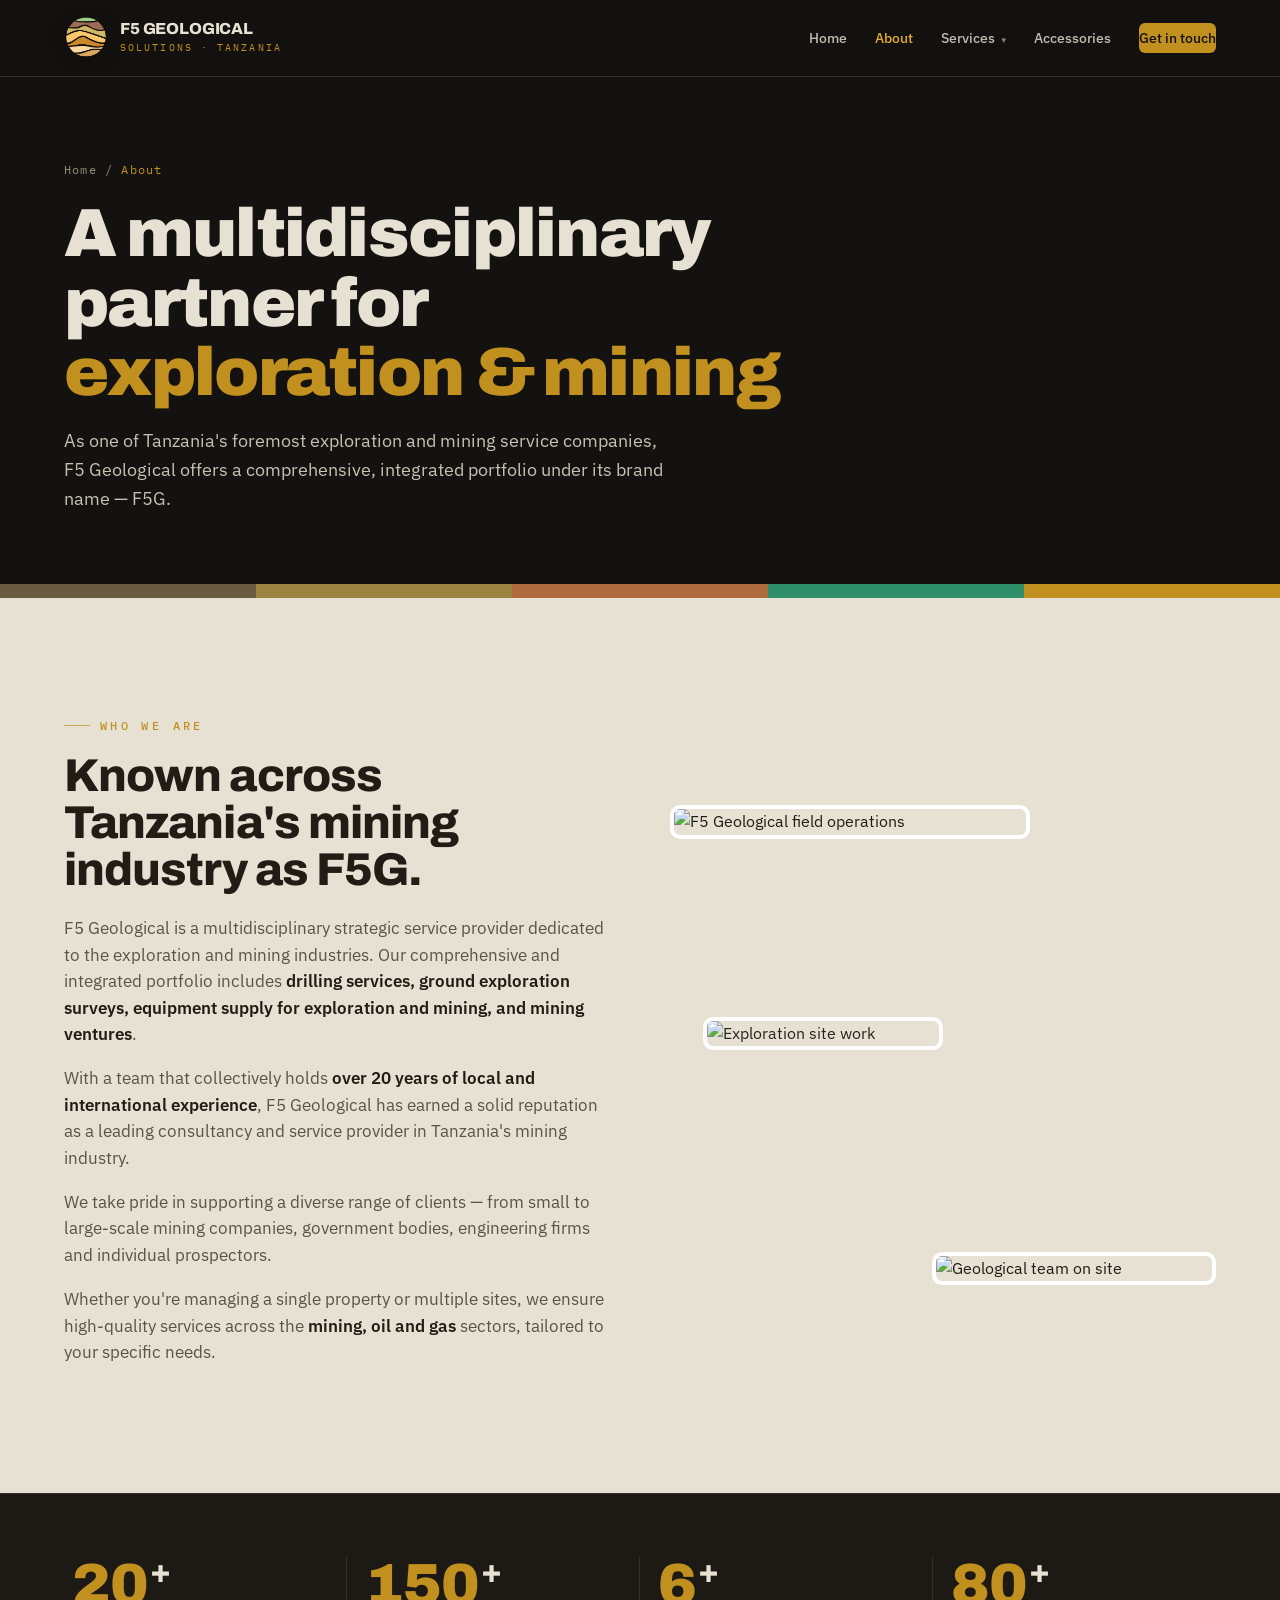
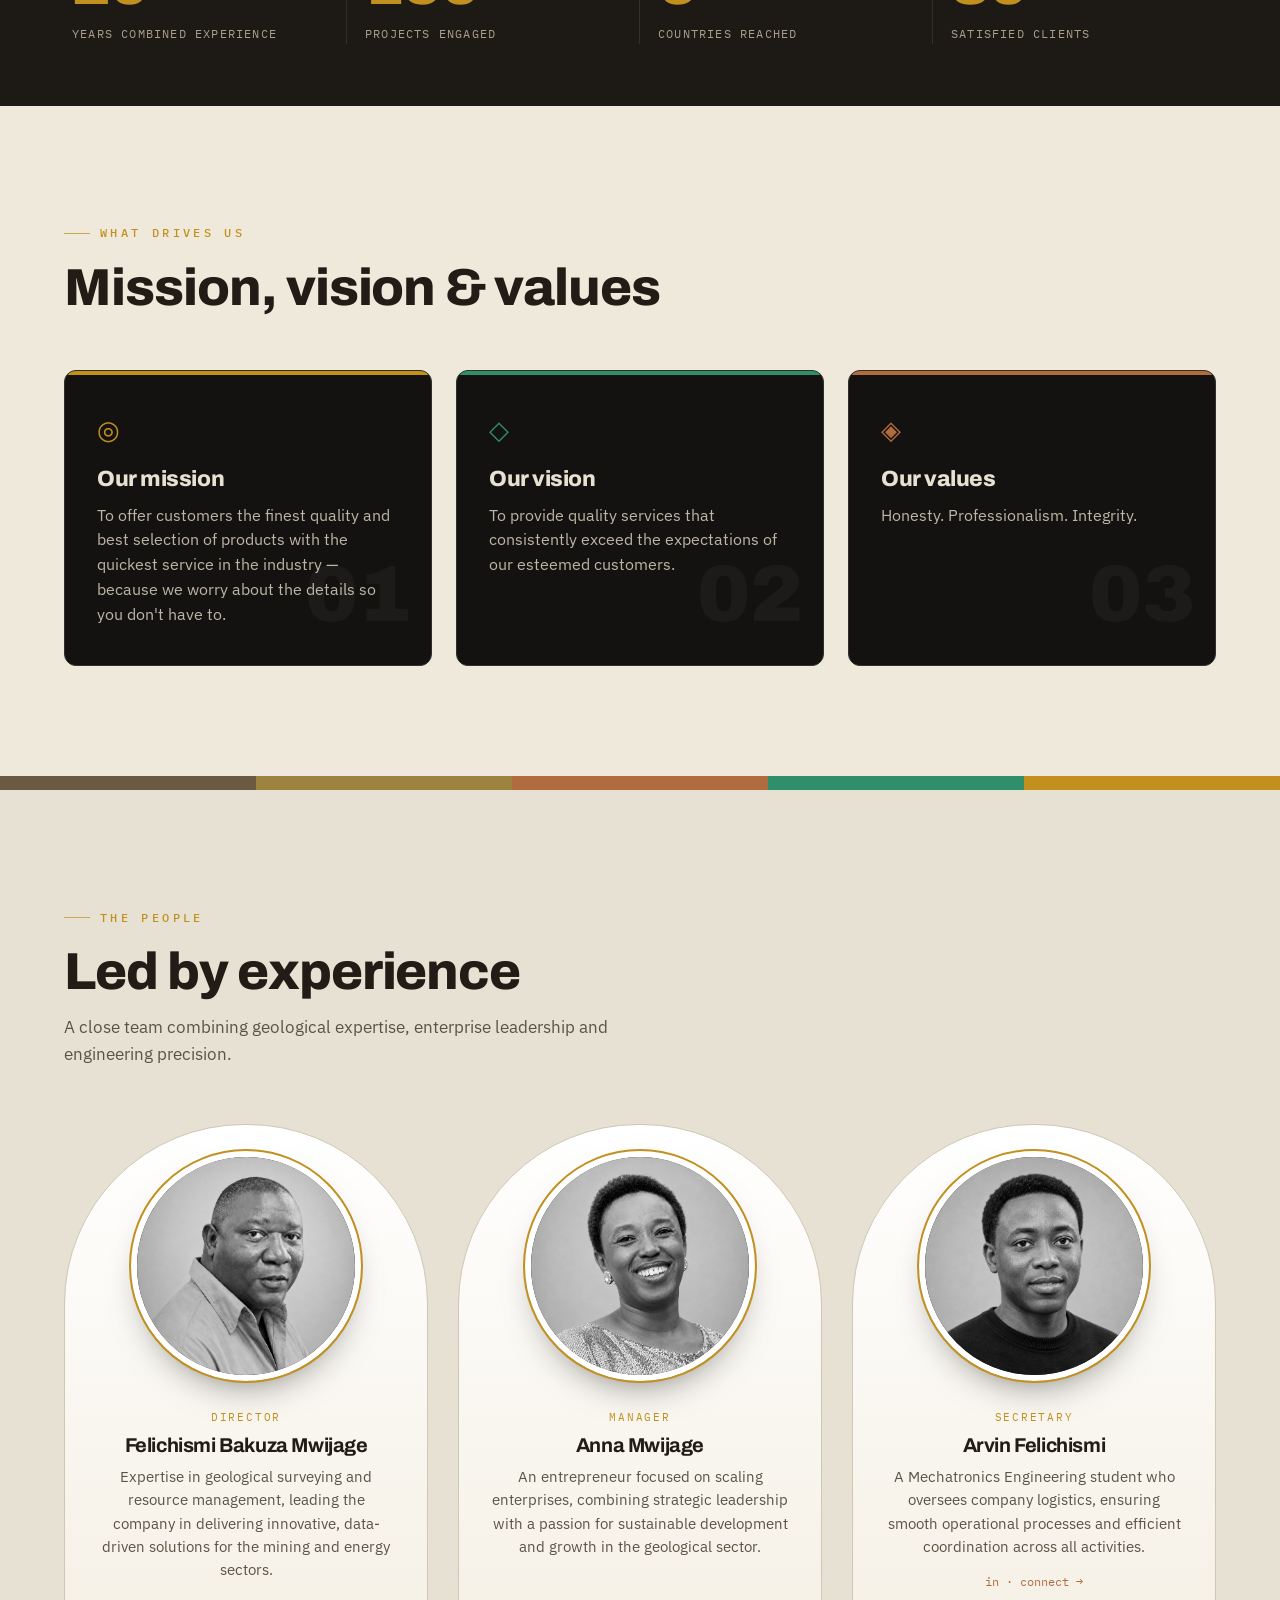
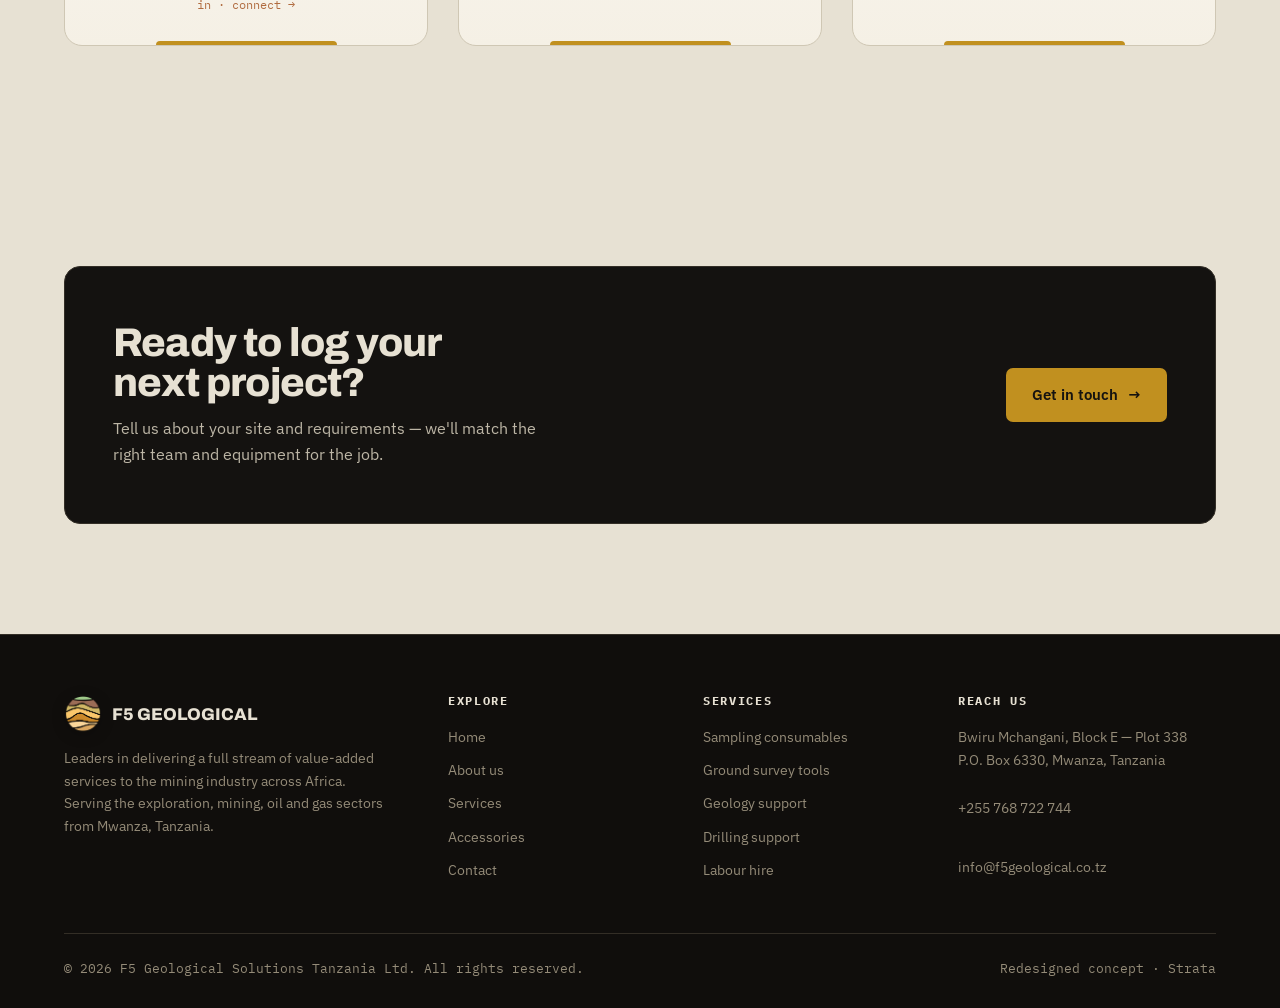
==== about.html @ 9ce9896b "Build F5 Geological website" ====
<!DOCTYPE html>
<html lang="en">
<head>
<meta charset="UTF-8">
<meta name="viewport" content="width=device-width, initial-scale=1.0">
<link rel="icon" type="image/png" href="assets/f5-geological-logo.png">
<title>About — F5 Geological Solutions Tanzania</title>
<meta name="description" content="F5 Geological (F5G) is a multidisciplinary exploration and mining service provider in Tanzania with over 20 years of combined experience.">
<link rel="preconnect" href="https://fonts.googleapis.com"><link rel="preconnect" href="https://fonts.gstatic.com" crossorigin><link href="https://fonts.googleapis.com/css2?family=Archivo:wght@500;600;700;800;900&family=IBM+Plex+Mono:wght@400;500;600&family=IBM+Plex+Sans:wght@400;500;600&display=swap" rel="stylesheet">
<style>
:root{
  --basalt:#141210; --basalt-2:#1d1a15;
  --sand:#e7e1d3; --sand-2:#efe9dc;
  --ink:#211c15; --ink-soft:#5a5346;
  --gold:#c1901f; --gold-bright:#e0ab30;
  --malachite:#2f8f6b; --copper:#b06b3f;
  --line:#cfc7b4; --line-dark:#332e26;
  --maxw:1200px; --ease:cubic-bezier(.2,.7,.2,1);
}
*{box-sizing:border-box;margin:0;padding:0}
html{scroll-behavior:smooth}
@media (prefers-reduced-motion:reduce){html{scroll-behavior:auto}}
body{font-family:"IBM Plex Sans",system-ui,sans-serif;background:var(--sand);color:var(--ink);line-height:1.6;-webkit-font-smoothing:antialiased;overflow-x:hidden}
h1,h2,h3,h4{font-family:"Archivo",sans-serif;line-height:1.02;letter-spacing:-.02em}
a{color:inherit;text-decoration:none}
img{max-width:100%;display:block}
.wrap{max-width:var(--maxw);margin:0 auto;padding:0 24px}
.mono{font-family:"IBM Plex Mono",monospace;letter-spacing:.02em}
.eyebrow{font-family:"IBM Plex Mono",monospace;font-size:12px;letter-spacing:.28em;text-transform:uppercase;color:var(--gold);font-weight:500;display:inline-flex;align-items:center;gap:10px}
.eyebrow::before{content:"";width:26px;height:1px;background:var(--gold);opacity:.7}
.eyebrow.center::before{display:none}

/* ---------- NAV ---------- */
header.nav{position:fixed;top:0;left:0;right:0;z-index:100;transition:background .4s var(--ease),border-color .4s,padding .4s var(--ease);border-bottom:1px solid transparent;padding:16px 0}
header.nav.solid{background:rgba(20,18,16,.92);backdrop-filter:blur(10px);border-bottom:1px solid var(--line-dark)}
header.nav.scrolled{background:rgba(20,18,16,.95);backdrop-filter:blur(10px);border-bottom:1px solid var(--line-dark);padding:11px 0}
.nav-in{display:flex;align-items:center;justify-content:space-between;gap:24px}
.brand{display:flex;align-items:center;gap:12px;color:var(--sand)}
.brand .mark{width:44px;height:44px;object-fit:contain;flex:none;filter:drop-shadow(0 3px 8px rgba(0,0,0,.28))}
.brand b{font-family:"Archivo";font-weight:800;font-size:16px;letter-spacing:-.01em;line-height:1;display:block}
.brand .sub{display:block;font-size:9.5px;letter-spacing:.22em;color:var(--gold);font-family:"IBM Plex Mono";margin-top:3px}
nav.links{display:flex;align-items:center;gap:28px}
nav.links>a,.dd>a{color:var(--sand);font-size:14px;font-weight:500;opacity:.82;transition:opacity .2s,color .2s;padding:4px 0}
nav.links>a:hover,.dd>a:hover,nav.links>a.active,.dd>a.active{opacity:1;color:var(--gold-bright)}
.dd{position:relative;display:flex;align-items:center}
.dd>a::after{content:"▾";font-size:9px;margin-left:6px;opacity:.7}
.dd-menu{position:absolute;top:100%;left:50%;transform:translateX(-50%) translateY(8px);min-width:290px;background:var(--basalt-2);border:1px solid var(--line-dark);border-radius:10px;padding:8px;opacity:0;visibility:hidden;transition:.25s var(--ease);box-shadow:0 30px 60px -30px rgba(0,0,0,.7)}
.dd:hover .dd-menu,.dd:focus-within .dd-menu{opacity:1;visibility:visible;transform:translateX(-50%) translateY(2px)}
.dd-menu a{display:block;padding:11px 14px;border-radius:7px;font-size:13.5px;color:#cfc8b7;transition:background .2s,color .2s}
.dd-menu a:hover{background:var(--basalt);color:var(--gold-bright)}
.nav-cta{background:var(--gold)!important;color:var(--basalt)!important;padding:10px 18px;border-radius:6px;font-weight:600;font-size:14px;opacity:1!important;transition:transform .2s var(--ease),background .2s}
.nav-cta:hover{background:var(--gold-bright)!important;transform:translateY(-2px)}
.burger{display:none;background:none;border:0;cursor:pointer;width:44px;height:44px;flex-direction:column;justify-content:center;gap:5px;align-items:flex-end}
.burger span{display:block;height:2px;width:26px;background:var(--sand);transition:.3s var(--ease)}
.burger.open span:nth-child(1){transform:translateY(7px) rotate(45deg)}
.burger.open span:nth-child(2){opacity:0}
.burger.open span:nth-child(3){transform:translateY(-7px) rotate(-45deg)}

/* ---------- BUTTONS ---------- */
.btn{display:inline-flex;align-items:center;gap:10px;padding:15px 26px;border-radius:7px;font-weight:600;font-size:15px;transition:transform .2s var(--ease),background .2s,color .2s,box-shadow .2s;cursor:pointer;border:0;font-family:inherit}
.btn-gold{background:var(--gold);color:var(--basalt)}
.btn-gold:hover{background:var(--gold-bright);transform:translateY(-3px);box-shadow:0 12px 30px -12px rgba(224,171,48,.6)}
.btn-ghost{background:transparent;color:var(--sand);border:1px solid rgba(231,225,211,.28)}
.btn-ghost:hover{border-color:var(--gold);color:var(--gold-bright);transform:translateY(-3px)}
.btn-dark{background:var(--basalt);color:var(--sand)}
.btn-dark:hover{background:var(--basalt-2);transform:translateY(-3px)}
.btn .arr{transition:transform .25s var(--ease)}
.btn:hover .arr{transform:translateX(4px)}

/* ---------- HERO (home) ---------- */
.hero{position:relative;background:var(--basalt);color:var(--sand);min-height:100vh;display:flex;align-items:center;overflow:hidden;padding:130px 0 60px}
.hero-grid{display:grid;grid-template-columns:1.35fr .65fr;gap:40px;align-items:center;width:100%}
.hero h1{font-size:clamp(42px,6.6vw,90px);font-weight:900;text-transform:uppercase;letter-spacing:-.025em}
.hero h1 .g{color:var(--gold)}
.hero h1 .stroke{color:transparent;-webkit-text-stroke:1.5px var(--sand)}
.hero p.lead{max-width:560px;margin:28px 0 34px;font-size:clamp(16px,1.7vw,19px);color:#c8c1b1;line-height:1.55}
.hero-actions{display:flex;flex-wrap:wrap;gap:14px}
.hero-coord{margin-bottom:26px}
.core{position:relative;height:440px;border-radius:10px;overflow:hidden;border:1px solid var(--line-dark);box-shadow:0 40px 80px -40px rgba(0,0,0,.7);display:flex;flex-direction:column}
.core .layer{flex:1;position:relative;display:flex;align-items:center;padding-left:64px;font-family:"IBM Plex Mono";font-size:12px;letter-spacing:.04em;color:rgba(255,255,255,.85);transform:translateY(20px);opacity:0;animation:layerIn .7s var(--ease) forwards}
.core .layer .depth{position:absolute;left:0;top:0;bottom:0;width:52px;border-right:1px solid rgba(255,255,255,.14);display:flex;align-items:center;justify-content:center;font-size:10px;color:rgba(255,255,255,.55);background:rgba(0,0,0,.18)}
.core .layer:nth-child(1){background:linear-gradient(90deg,#4a3f2f,#6a5a41);animation-delay:.15s}
.core .layer:nth-child(2){background:linear-gradient(90deg,#7c6a3e,#9c8340);animation-delay:.28s}
.core .layer:nth-child(3){background:linear-gradient(90deg,#8a5a30,#b06b3f);animation-delay:.41s}
.core .layer:nth-child(4){background:linear-gradient(90deg,#2c5c48,#2f8f6b);animation-delay:.54s}
.core .layer:nth-child(5){background:linear-gradient(90deg,#3a3630,#575047);animation-delay:.67s}
.core .layer:nth-child(6){background:linear-gradient(90deg,#b58a1e,#e0ab30);color:var(--basalt);font-weight:600;animation-delay:.8s}
@keyframes layerIn{to{transform:translateY(0);opacity:1}}
.core-cap{text-align:center;margin-top:14px;font-family:"IBM Plex Mono";font-size:11px;letter-spacing:.16em;color:rgba(255,255,255,.4);text-transform:uppercase}
.hero-scroll{position:absolute;bottom:26px;left:50%;transform:translateX(-50%);font-family:"IBM Plex Mono";font-size:11px;letter-spacing:.2em;color:rgba(255,255,255,.4);text-transform:uppercase;display:flex;flex-direction:column;align-items:center;gap:8px}
.hero-scroll .dot{width:1px;height:34px;background:linear-gradient(var(--gold),transparent);animation:drop 1.8s infinite}
@keyframes drop{0%{transform:scaleY(0);transform-origin:top}50%{transform:scaleY(1);transform-origin:top}51%{transform-origin:bottom}100%{transform:scaleY(0);transform-origin:bottom}}

/* ---------- PAGE HERO (inner pages) ---------- */
.phero{background:var(--basalt);color:var(--sand);padding:160px 0 70px;position:relative;overflow:hidden}
.phero::after{content:"";position:absolute;left:0;right:0;bottom:0;height:14px;display:block}
.phero .bc{font-family:"IBM Plex Mono";font-size:12px;letter-spacing:.1em;color:#948b78;margin-bottom:20px}
.phero .bc a:hover{color:var(--gold)}
.phero .bc span{color:var(--gold)}
.phero h1{font-size:clamp(34px,5.4vw,68px);font-weight:900;max-width:16ch;letter-spacing:-.025em}
.phero h1 .g{color:var(--gold)}
.phero p{max-width:600px;margin-top:20px;color:#c8c1b1;font-size:clamp(15px,1.6vw,18px)}

/* ---------- STATS ---------- */
.stats{background:var(--basalt-2);color:var(--sand);border-top:1px solid var(--line-dark);padding:56px 0}
.stats-grid{display:grid;grid-template-columns:repeat(4,1fr);gap:20px}
.stat{padding:6px 8px;position:relative}
.stat:not(:last-child)::after{content:"";position:absolute;right:-10px;top:6px;bottom:6px;width:1px;background:var(--line-dark)}
.stat .num{font-family:"Archivo";font-weight:900;font-size:clamp(38px,4.6vw,58px);color:var(--gold);line-height:1;letter-spacing:-.02em}
.stat .num .plus{color:var(--sand);font-size:.55em;vertical-align:top;margin-left:2px}
.stat .lab{font-family:"IBM Plex Mono";font-size:12px;letter-spacing:.1em;text-transform:uppercase;color:#a89f8b;margin-top:10px}

/* ---------- SECTION SHELL ---------- */
.band{padding:110px 0}
.band.light{background:var(--sand)}
.band.paper{background:var(--sand-2)}
.sec-head{max-width:720px;margin-bottom:56px}
.sec-head.center{margin-left:auto;margin-right:auto;text-align:center}
.sec-head h2{font-size:clamp(30px,4.4vw,52px);font-weight:800;margin:18px 0 0;letter-spacing:-.02em}
.sec-head p{color:var(--ink-soft);font-size:17px;margin-top:16px;max-width:600px}
.sec-head.center p{margin-left:auto;margin-right:auto}
.strata{height:14px;display:flex;width:100%}
.strata i{flex:1;height:100%}
.strata i:nth-child(1){background:#6a5a41}.strata i:nth-child(2){background:#9c8340}
.strata i:nth-child(3){background:var(--copper)}.strata i:nth-child(4){background:var(--malachite)}
.strata i:nth-child(5){background:var(--gold)}

/* ---------- ABOUT ---------- */
.about-grid{display:grid;grid-template-columns:1fr 1fr;gap:60px;align-items:center}
.about-copy p{color:var(--ink-soft);margin-bottom:18px;font-size:16.5px}
.about-copy p strong{color:var(--ink);font-weight:600}
.about-tags{display:flex;flex-wrap:wrap;gap:10px;margin-top:26px}
.tag{font-family:"IBM Plex Mono";font-size:12px;padding:7px 13px;border:1px solid var(--line);border-radius:20px;color:var(--ink-soft);background:#fff}
.about-photos{position:relative;height:480px}
.about-photos figure{position:absolute;border-radius:10px;overflow:hidden;box-shadow:0 24px 50px -24px rgba(20,18,16,.5);border:4px solid #fff}
.about-photos .p1{width:66%;top:0;left:0;z-index:2}
.about-photos .p2{width:52%;bottom:0;right:0;z-index:3}
.about-photos .p3{width:44%;top:44%;left:6%;z-index:1;opacity:.96}
.about-photos figure img{width:100%;height:100%;object-fit:cover}

/* ---------- SERVICES LOG ---------- */
.log{display:grid;grid-template-columns:64px 1fr;border:1px solid var(--line);border-radius:12px;overflow:hidden;background:#fff}
.log-ruler{background:var(--basalt);position:relative}
.log-ruler .tick{position:absolute;left:0;right:0;display:flex;justify-content:center;font-family:"IBM Plex Mono";font-size:10px;color:rgba(255,255,255,.4)}
.log-items{display:flex;flex-direction:column}
.svc{border-bottom:1px solid var(--line);position:relative;transition:background .3s var(--ease);background:#fff}
.svc:last-child{border-bottom:0}
.svc:hover,.svc.open{background:var(--sand-2)}
.svc-head{display:flex;align-items:center;gap:22px;padding:26px 30px;cursor:pointer}
.svc-idx{font-family:"IBM Plex Mono";font-size:13px;color:var(--gold);font-weight:600;width:34px;flex:none}
.svc-swatch{width:8px;align-self:stretch;border-radius:3px;flex:none;min-height:26px}
.svc-title{font-family:"Archivo";font-weight:700;font-size:clamp(18px,2.2vw,24px);flex:1;letter-spacing:-.01em;transition:color .2s}
.svc:hover .svc-title,.svc.open .svc-title{color:var(--copper)}
.svc-plus{width:34px;height:34px;border:1px solid var(--line);border-radius:50%;display:grid;place-items:center;flex:none;transition:.3s var(--ease);color:var(--ink-soft)}
.svc.open .svc-plus{background:var(--gold);border-color:var(--gold);color:var(--basalt);transform:rotate(135deg)}
.svc-body{max-height:0;overflow:hidden;transition:max-height .5s var(--ease)}
.svc-body-in{padding:0 30px 30px 90px;color:var(--ink-soft);font-size:16px;max-width:820px}
.svc-body-in .feat{display:flex;flex-wrap:wrap;gap:8px;margin:16px 0 20px}
.svc-body-in .feat span{font-family:"IBM Plex Mono";font-size:11.5px;background:#fff;border:1px solid var(--line);padding:6px 11px;border-radius:5px;color:var(--ink)}
.svc-body-in .more{display:inline-flex;align-items:center;gap:8px;font-weight:600;color:var(--copper);font-size:14px}
.svc-body-in .more:hover{color:var(--gold)}

/* ---------- SERVICE CARDS (overview grid) ---------- */
.scards{display:grid;grid-template-columns:repeat(3,1fr);gap:24px}
.scard{background:#fff;border:1px solid var(--line);border-radius:12px;padding:32px 28px;position:relative;overflow:hidden;transition:transform .3s var(--ease),box-shadow .3s;display:flex;flex-direction:column}
.scard:hover{transform:translateY(-6px);box-shadow:0 26px 50px -30px rgba(20,18,16,.4)}
.scard::before{content:"";position:absolute;top:0;left:0;right:0;height:5px;background:var(--accent)}
.scard .idx{font-family:"IBM Plex Mono";font-size:12px;color:var(--accent);font-weight:600;margin-bottom:16px}
.scard h3{font-size:21px;font-weight:700;margin-bottom:12px;letter-spacing:-.01em}
.scard p{color:var(--ink-soft);font-size:15px;flex:1}
.scard .go{margin-top:20px;display:inline-flex;align-items:center;gap:8px;font-weight:600;font-size:14px;color:var(--ink)}
.scard:hover .go{color:var(--copper)}
.scard .go .arr{transition:transform .25s var(--ease)}
.scard:hover .go .arr{transform:translateX(4px)}

/* ---------- SERVICE DETAIL ---------- */
.sd-grid{display:grid;grid-template-columns:1.05fr .95fr;gap:56px;align-items:start}
.sd-copy p{color:var(--ink-soft);font-size:16.5px;margin-bottom:18px}
.sd-copy p strong{color:var(--ink);font-weight:600}
.sd-media{position:relative}
.sd-media img{width:100%;border-radius:12px;border:4px solid #fff;box-shadow:0 30px 60px -34px rgba(20,18,16,.55)}
.sd-media .cap{font-family:"IBM Plex Mono";font-size:11px;letter-spacing:.14em;text-transform:uppercase;color:var(--ink-soft);margin-top:14px;text-align:center}
.sd-list{list-style:none;margin:24px 0 10px;display:grid;gap:12px}
.sd-list li{display:flex;gap:12px;align-items:flex-start;font-size:16px;color:var(--ink)}
.sd-list li::before{content:"▪";color:var(--gold);font-size:18px;line-height:1.3}
.sd-tags{display:flex;flex-wrap:wrap;gap:9px;margin:22px 0 30px}
.sd-tags span{font-family:"IBM Plex Mono";font-size:12px;padding:7px 13px;border:1px solid var(--line);border-radius:20px;color:var(--ink-soft);background:#fff}
.othersvc{display:flex;flex-wrap:wrap;gap:12px;margin-top:14px}
.othersvc a{font-family:"IBM Plex Mono";font-size:13px;padding:11px 16px;border:1px solid var(--line);border-radius:8px;background:#fff;color:var(--ink-soft);transition:.2s}
.othersvc a:hover{border-color:var(--gold);color:var(--ink);transform:translateY(-2px)}

/* ---------- MVV ---------- */
.mvv{display:grid;grid-template-columns:repeat(3,1fr);gap:24px}
.mvv .card{background:var(--basalt);color:var(--sand);border-radius:12px;padding:38px 32px;position:relative;overflow:hidden;transition:transform .3s var(--ease);border:1px solid var(--line-dark)}
.mvv .card:hover{transform:translateY(-6px)}
.mvv .card::before{content:"";position:absolute;top:0;left:0;right:0;height:4px;background:var(--accent)}
.mvv .card:nth-child(1){--accent:var(--gold)}.mvv .card:nth-child(2){--accent:var(--malachite)}.mvv .card:nth-child(3){--accent:var(--copper)}
.mvv .ico{font-size:26px;margin-bottom:18px;color:var(--accent)}
.mvv h3{font-size:22px;font-weight:800;margin-bottom:12px}
.mvv p{color:#bdb6a6;font-size:15.5px}
.mvv .n{position:absolute;right:20px;bottom:6px;font-family:"Archivo";font-weight:900;font-size:80px;color:rgba(255,255,255,.04)}

/* ---------- TEAM ---------- */
.team{display:grid;grid-template-columns:repeat(3,1fr);gap:30px;align-items:stretch}
.member{background:linear-gradient(180deg,#fff 0%,#f5f0e5 100%);border:1px solid var(--line);border-radius:180px 180px 18px 18px;padding:26px 22px 28px;text-align:center;overflow:hidden;position:relative;transition:transform .3s var(--ease),box-shadow .3s}
.member::after{content:"";position:absolute;left:25%;right:25%;bottom:0;height:4px;background:var(--gold);border-radius:4px 4px 0 0;transition:left .3s var(--ease),right .3s var(--ease)}
.member:hover{transform:translateY(-7px);box-shadow:0 28px 55px -30px rgba(20,18,16,.45)}
.member:hover::after{left:12%;right:12%}
.member .ph{width:min(230px,82%);aspect-ratio:1/1;margin:0 auto 8px;overflow:hidden;background:var(--basalt-2);border-radius:50%;border:6px solid #fff;outline:2px solid var(--gold);box-shadow:0 18px 38px -20px rgba(20,18,16,.65);position:relative;z-index:1}
.member .ph img{width:100%;height:100%;object-fit:cover;object-position:center;transition:transform .5s var(--ease),filter .5s var(--ease)}
.member:hover .ph img{transform:scale(1.045);filter:contrast(1.04)}
.member .info{padding:20px 10px 0}
.member .role{font-family:"IBM Plex Mono";font-size:11px;letter-spacing:.16em;text-transform:uppercase;color:var(--gold)}
.member h3{font-size:20px;font-weight:700;margin:8px 0 10px}
.member p{color:var(--ink-soft);font-size:14.5px}
.member .li{display:inline-flex;align-items:center;gap:6px;margin-top:14px;font-family:"IBM Plex Mono";font-size:12px;color:var(--copper)}
.member .li:hover{color:var(--gold)}

/* ---------- CTA STRIP ---------- */
.cta-strip{background:var(--basalt);color:var(--sand);border-radius:16px;padding:56px 48px;display:flex;align-items:center;justify-content:space-between;gap:30px;flex-wrap:wrap;position:relative;overflow:hidden;border:1px solid var(--line-dark)}
.cta-strip h2{font-size:clamp(26px,3.4vw,40px);font-weight:800;max-width:16ch}
.cta-strip p{color:#bdb6a6;margin-top:12px;max-width:44ch}

/* ---------- CONTACT ---------- */
.contact{background:var(--basalt);color:var(--sand)}
.contact-grid{display:grid;grid-template-columns:.9fr 1.1fr;gap:56px}
.contact h2{font-size:clamp(30px,4.4vw,52px);font-weight:800;color:var(--sand)}
.contact .lead{color:#bdb6a6;margin:18px 0 34px;font-size:17px;max-width:420px}
.cinfo{display:flex;flex-direction:column;gap:22px}
.cinfo .row{display:flex;gap:16px;align-items:flex-start}
.cinfo .ic{width:44px;height:44px;border:1px solid var(--line-dark);border-radius:9px;display:grid;place-items:center;color:var(--gold);flex:none;font-size:18px}
.cinfo .k{font-family:"IBM Plex Mono";font-size:11px;letter-spacing:.14em;text-transform:uppercase;color:#948b78}
.cinfo .v{font-size:16px;color:var(--sand);margin-top:3px}
.cinfo .v a:hover{color:var(--gold-bright)}
form.cf{background:var(--basalt-2);border:1px solid var(--line-dark);border-radius:14px;padding:34px}
form.cf .fld{margin-bottom:18px}
form.cf label{display:block;font-family:"IBM Plex Mono";font-size:11px;letter-spacing:.12em;text-transform:uppercase;color:#948b78;margin-bottom:8px}
form.cf input,form.cf textarea{width:100%;background:var(--basalt);border:1px solid var(--line-dark);border-radius:8px;padding:13px 15px;color:var(--sand);font-family:"IBM Plex Sans";font-size:15px;transition:border-color .2s}
form.cf input:focus,form.cf textarea:focus{outline:none;border-color:var(--gold)}
form.cf textarea{resize:vertical;min-height:110px}
form.cf .btn-gold{width:100%;justify-content:center;margin-top:6px}
.cf-note{font-family:"IBM Plex Mono";font-size:12px;color:var(--malachite);margin-top:14px;min-height:18px;text-align:center}
.map-wrap{border-radius:14px;overflow:hidden;border:1px solid var(--line-dark);margin-top:44px;filter:grayscale(.3) contrast(1.05)}
.map-wrap iframe{display:block;width:100%;height:340px;border:0}

/* ---------- FOOTER ---------- */
footer{background:#100e0c;color:#948b78;padding:60px 0 30px;border-top:1px solid var(--line-dark)}
.foot-grid{display:grid;grid-template-columns:1.6fr 1fr 1fr 1.2fr;gap:40px;padding-bottom:40px;border-bottom:1px solid var(--line-dark)}
.foot-brand .fb{display:flex;align-items:center;gap:10px;margin-bottom:14px}
.foot-brand .fb .mark{width:38px;height:38px;object-fit:contain;filter:drop-shadow(0 3px 7px rgba(0,0,0,.28))}
.foot-brand b{font-family:"Archivo";font-weight:800;color:var(--sand);font-size:17px}
.foot-brand p{max-width:320px;margin-top:6px;font-size:14px;line-height:1.6}
.foot-col h4{color:var(--sand);font-size:12px;font-family:"IBM Plex Mono";letter-spacing:.14em;text-transform:uppercase;margin-bottom:18px}
.foot-col a{display:block;font-size:14px;margin-bottom:11px;transition:color .2s}
.foot-col a:hover{color:var(--gold)}
.foot-col .addr{font-size:14px;line-height:1.7}
.foot-bot{display:flex;justify-content:space-between;flex-wrap:wrap;gap:12px;padding-top:24px;font-size:12.5px;font-family:"IBM Plex Mono"}

/* ---------- REVEAL ---------- */
.reveal{opacity:0;transform:translateY(28px);transition:opacity .7s var(--ease),transform .7s var(--ease)}
.reveal.in{opacity:1;transform:none}
@media (prefers-reduced-motion:reduce){
  .reveal{opacity:1;transform:none;transition:none}
  .core .layer{animation:none;opacity:1;transform:none}
  .hero-scroll .dot{animation:none}
}

/* ---------- RESPONSIVE ---------- */
@media (max-width:960px){
  .hero-grid{grid-template-columns:1fr;gap:36px}
  .core{height:340px}
  .about-grid,.contact-grid,.sd-grid{grid-template-columns:1fr;gap:40px}
  .about-photos{height:400px;max-width:460px}
  .mvv,.team,.scards{grid-template-columns:1fr}
  .stats-grid{grid-template-columns:repeat(2,1fr);gap:34px 20px}
  .stat:nth-child(2)::after{display:none}
  .foot-grid{grid-template-columns:1fr 1fr;gap:32px}
}
@media (max-width:760px){
  nav.links{position:fixed;inset:0 0 0 auto;width:min(82vw,340px);background:var(--basalt);flex-direction:column;justify-content:flex-start;align-items:flex-start;gap:6px;padding:96px 32px 40px;transform:translateX(100%);transition:transform .4s var(--ease);border-left:1px solid var(--line-dark);overflow-y:auto}
  nav.links.open{transform:none;box-shadow:-30px 0 60px -20px rgba(0,0,0,.6)}
  nav.links>a,.dd>a{font-size:18px;padding:10px 0}
  .dd{flex-direction:column;align-items:flex-start;width:100%}
  .dd-menu{position:static;transform:none;opacity:1;visibility:visible;min-width:0;width:100%;background:transparent;border:0;box-shadow:none;padding:0 0 6px 14px}
  .dd-menu a{padding:8px 0;font-size:14px}
  .dd>a::after{display:none}
  .nav-cta{margin-top:10px}
  .burger{display:flex;z-index:110;position:relative}
  .band{padding:80px 0}
  .svc-body-in{padding-left:30px}
  .log{grid-template-columns:0 1fr}.log-ruler{display:none}
  .cta-strip{padding:40px 30px}
  .foot-grid{grid-template-columns:1fr}
}

</style>
</head>
<body>
<header class="nav solid" id="nav">
  <div class="wrap nav-in">
    <a class="brand" href="index.html" aria-label="F5 Geological home">
      <img class="mark" src="assets/f5-geological-logo.png" alt="" width="44" height="44">
      <span><b>F5 GEOLOGICAL</b><span class="sub">SOLUTIONS · TANZANIA</span></span>
    </a>
    <nav class="links" id="links">
      <a href="index.html">Home</a>
      <a href="about.html" class="active">About</a>
      <span class="dd">
        <a href="services.html">Services</a>
        <span class="dd-menu">
          <a href="sampling-consumables.html">Sampling consumables</a>
          <a href="ground-survey.html">Ground survey tools</a>
          <a href="geology-support.html">Geology technical support</a>
          <a href="drilling.html">RC &amp; Diamond drilling</a>
          <a href="labour-hire.html">Labour hire support</a>
        </span>
      </span>
      <a href="exploration-accessories.html">Accessories</a>
      <a href="contact.html" class="nav-cta">Get in touch</a>
    </nav>
    <button class="burger" id="burger" aria-label="Menu" aria-expanded="false"><span></span><span></span><span></span></button>
  </div>
</header>
<section class="phero">
  <div class="wrap">
    <div class="bc"><a href="index.html">Home</a> / <span>About</span></div>
    <h1>A multidisciplinary partner for <span class="g">exploration &amp; mining</span></h1>
    <p>As one of Tanzania's foremost exploration and mining service companies, F5 Geological offers a comprehensive, integrated portfolio under its brand name — F5G.</p>
  </div>
</section>
<div class="strata"><i></i><i></i><i></i><i></i><i></i></div>
<section class="band light">
  <div class="wrap about-grid">
    <div class="about-copy reveal">
      <div class="eyebrow">Who we are</div>
      <h2 style="font-size:clamp(28px,4vw,46px);font-weight:800;margin:18px 0 22px">Known across Tanzania's mining industry as F5G.</h2>
      <p>F5 Geological is a multidisciplinary strategic service provider dedicated to the exploration and mining industries. Our comprehensive and integrated portfolio includes <strong>drilling services, ground exploration surveys, equipment supply for exploration and mining, and mining ventures</strong>.</p>
      <p>With a team that collectively holds <strong>over 20 years of local and international experience</strong>, F5 Geological has earned a solid reputation as a leading consultancy and service provider in Tanzania's mining industry.</p>
      <p>We take pride in supporting a diverse range of clients — from small to large-scale mining companies, government bodies, engineering firms and individual prospectors.</p>
      <p>Whether you're managing a single property or multiple sites, we ensure high-quality services across the <strong>mining, oil and gas</strong> sectors, tailored to your specific needs.</p>
    </div>
    <div class="about-photos reveal">
      <figure class="p1"><img src="https://f5geological.co.tz/wp-content/uploads/2025/01/WhatsApp-Image-2025-01-12-at-15.20.06-1-1024x576.jpeg" alt="F5 Geological field operations" loading="lazy"></figure>
      <figure class="p3"><img src="https://f5geological.co.tz/wp-content/uploads/2025/01/WhatsApp-Image-2025-01-12-at-15.20.05-1024x732.jpeg" alt="Exploration site work" loading="lazy"></figure>
      <figure class="p2"><img src="https://f5geological.co.tz/wp-content/uploads/2025/01/WhatsApp-Image-2025-01-12-at-15.20.05-1-1024x720.jpeg" alt="Geological team on site" loading="lazy"></figure>
    </div>
  </div>
</section>

<section class="stats">
  <div class="wrap stats-grid">
    <div class="stat"><div class="num" data-count="20">0<span class="plus">+</span></div><div class="lab">Years combined experience</div></div>
    <div class="stat"><div class="num" data-count="150">0<span class="plus">+</span></div><div class="lab">Projects engaged</div></div>
    <div class="stat"><div class="num" data-count="6">0<span class="plus">+</span></div><div class="lab">Countries reached</div></div>
    <div class="stat"><div class="num" data-count="80">0<span class="plus">+</span></div><div class="lab">Satisfied clients</div></div>
  </div>
</section>
<section class="band paper">
  <div class="wrap">
    <div class="sec-head reveal"><div class="eyebrow">What drives us</div><h2>Mission, vision &amp; values</h2></div>
    <div class="mvv reveal">
      <div class="card"><div class="ico">◎</div><h3>Our mission</h3><p>To offer customers the finest quality and best selection of products with the quickest service in the industry — because we worry about the details so you don't have to.</p><span class="n">01</span></div>
      <div class="card"><div class="ico">◇</div><h3>Our vision</h3><p>To provide quality services that consistently exceed the expectations of our esteemed customers.</p><span class="n">02</span></div>
      <div class="card"><div class="ico">◈</div><h3>Our values</h3><p>Honesty. Professionalism. Integrity.</p><span class="n">03</span></div>
    </div>
  </div>
</section>
<div class="strata"><i></i><i></i><i></i><i></i><i></i></div>
<section class="band light">
  <div class="wrap">
    <div class="sec-head reveal"><div class="eyebrow">The people</div><h2>Led by experience</h2><p>A close team combining geological expertise, enterprise leadership and engineering precision.</p></div>
    <div class="team reveal">
      <article class="member">
        <div class="ph"><img src="assets/felichismi-mwijage.png" alt="Felichismi Bakuza Mwijage" loading="lazy"></div>
        <div class="info"><div class="role">Director</div><h3>Felichismi Bakuza Mwijage</h3><p>Expertise in geological surveying and resource management, leading the company in delivering innovative, data-driven solutions for the mining and energy sectors.</p><a class="li" href="https://www.linkedin.com/in/felichismi-mwijage-6029b9a/" target="_blank" rel="noopener">in · connect →</a></div>
      </article>
      <article class="member">
        <div class="ph"><img src="assets/anna-mwijage.png" alt="Anna Mwijage" loading="lazy"></div>
        <div class="info"><div class="role">Manager</div><h3>Anna Mwijage</h3><p>An entrepreneur focused on scaling enterprises, combining strategic leadership with a passion for sustainable development and growth in the geological sector.</p></div>
      </article>
      <article class="member">
        <div class="ph"><img src="assets/arvin-felichismi.png" alt="Arvin Felichismi" loading="lazy"></div>
        <div class="info"><div class="role">Secretary</div><h3>Arvin Felichismi</h3><p>A Mechatronics Engineering student who oversees company logistics, ensuring smooth operational processes and efficient coordination across all activities.</p><a class="li" href="https://www.linkedin.com/in/arvin-felichismi-5a21431a6/" target="_blank" rel="noopener">in · connect →</a></div>
      </article>
    </div>
  </div>
</section>

<section class="band light">
  <div class="wrap">
    <div class="cta-strip reveal">
      <div>
        <h2>Ready to log your next project?</h2>
        <p>Tell us about your site and requirements — we'll match the right team and equipment for the job.</p>
      </div>
      <a href="contact.html" class="btn btn-gold">Get in touch <span class="arr">→</span></a>
    </div>
  </div>
</section>

<footer>
  <div class="wrap">
    <div class="foot-grid">
      <div class="foot-brand">
        <div class="fb"><img class="mark" src="assets/f5-geological-logo.png" alt="" width="38" height="38"><b>F5 GEOLOGICAL</b></div>
        <p>Leaders in delivering a full stream of value-added services to the mining industry across Africa. Serving the exploration, mining, oil and gas sectors from Mwanza, Tanzania.</p>
      </div>
      <div class="foot-col">
        <h4>Explore</h4>
        <a href="index.html">Home</a>
        <a href="about.html">About us</a>
        <a href="services.html">Services</a>
        <a href="exploration-accessories.html">Accessories</a>
        <a href="contact.html">Contact</a>
      </div>
      <div class="foot-col">
        <h4>Services</h4>
        <a href="services/sampling-consumables.html">Sampling consumables</a>
        <a href="services/ground-survey.html">Ground survey tools</a>
        <a href="services/geology-support.html">Geology support</a>
        <a href="services/drilling.html">Drilling support</a>
        <a href="services/labour-hire.html">Labour hire</a>
      </div>
      <div class="foot-col">
        <h4>Reach us</h4>
        <p class="addr">Bwiru Mchangani, Block E — Plot 338<br>P.O. Box 6330, Mwanza, Tanzania<br><br><a href="tel:+255768722744">+255 768 722 744</a><br><a href="mailto:info@f5geological.co.tz">info@f5geological.co.tz</a></p>
      </div>
    </div>
    <div class="foot-bot">
      <span>© 2026 F5 Geological Solutions Tanzania Ltd. All rights reserved.</span>
      <span>Redesigned concept · Strata</span>
    </div>
  </div>
</footer>
<script>
/* ---- nav scroll state ---- */
const nav=document.getElementById('nav');
if(nav){
  const solid=nav.classList.contains('solid');
  addEventListener('scroll',()=>nav.classList.toggle('scrolled',scrollY>40),{passive:true});
}
/* ---- mobile menu ---- */
const burger=document.getElementById('burger'),links=document.getElementById('links');
if(burger&&links){
  burger.addEventListener('click',()=>{const o=links.classList.toggle('open');burger.classList.toggle('open',o);burger.setAttribute('aria-expanded',o);});
  links.querySelectorAll('a').forEach(a=>a.addEventListener('click',()=>{
    if(a.parentElement.classList.contains('dd'))return; /* let dropdown parent stay */
    links.classList.remove('open');burger.classList.remove('open');burger.setAttribute('aria-expanded',false);
  }));
}
/* ---- reveal on scroll ---- */
const ro=new IntersectionObserver((es)=>es.forEach(e=>{if(e.isIntersecting){e.target.classList.add('in');ro.unobserve(e.target);}}),{threshold:.15});
document.querySelectorAll('.reveal').forEach(el=>ro.observe(el));
/* ---- count-up stats ---- */
const seen=new WeakSet();
const so=new IntersectionObserver((es)=>es.forEach(e=>{
  if(e.isIntersecting&&!seen.has(e.target)){
    seen.add(e.target);
    const el=e.target,target=+el.dataset.count;let n=0;const step=Math.max(1,Math.ceil(target/45));
    const plus=el.querySelector('.plus')?el.querySelector('.plus').outerHTML:'';
    const t=setInterval(()=>{n+=step;if(n>=target){n=target;clearInterval(t);}el.innerHTML=n+plus;},26);
  }
}),{threshold:.6});
document.querySelectorAll('.num[data-count]').forEach(el=>so.observe(el));
/* ---- services accordion (home + services page) ---- */
document.querySelectorAll('.svc .svc-head').forEach(h=>{
  h.addEventListener('click',()=>{
    const el=h.parentElement,open=el.classList.contains('open');
    document.querySelectorAll('.svc').forEach(o=>{o.classList.remove('open');const b=o.querySelector('.svc-body');if(b)b.style.maxHeight=null;});
    if(!open){el.classList.add('open');const b=el.querySelector('.svc-body');b.style.maxHeight=b.scrollHeight+'px';}
  });
});
/* open first item by default if a log exists */
(function(){const f=document.querySelector('.svc');if(f){f.classList.add('open');const b=f.querySelector('.svc-body');if(b)requestAnimationFrame(()=>b.style.maxHeight=b.scrollHeight+'px');}})();
/* ruler ticks */
const ruler=document.getElementById('ruler');
if(ruler){for(let i=0;i<=6;i++){const t=document.createElement('div');t.className='tick';t.style.top=(i/6*100)+'%';t.textContent=(i*40)+'m';ruler.appendChild(t);}}
/* ---- contact form (front-end only) ---- */
const cf=document.getElementById('cf');
if(cf){
  cf.addEventListener('submit',ev=>{
    ev.preventDefault();
    const f=ev.target,note=document.getElementById('cfnote');
    if(!f.n.value||!f.e.value||!f.m.value){note.style.color='var(--copper)';note.textContent='Please complete name, email and message.';return;}
    const body=encodeURIComponent(`Name: ${f.n.value}\nEmail: ${f.e.value}\nService: ${f.s?f.s.value:''}\n\n${f.m.value}`);
    note.style.color='var(--malachite)';note.textContent='Opening your email app…';
    window.location.href=`mailto:info@f5geological.co.tz?subject=${encodeURIComponent('Enquiry from '+f.n.value)}&body=${body}`;
  });
}

</script>
</body>
</html>
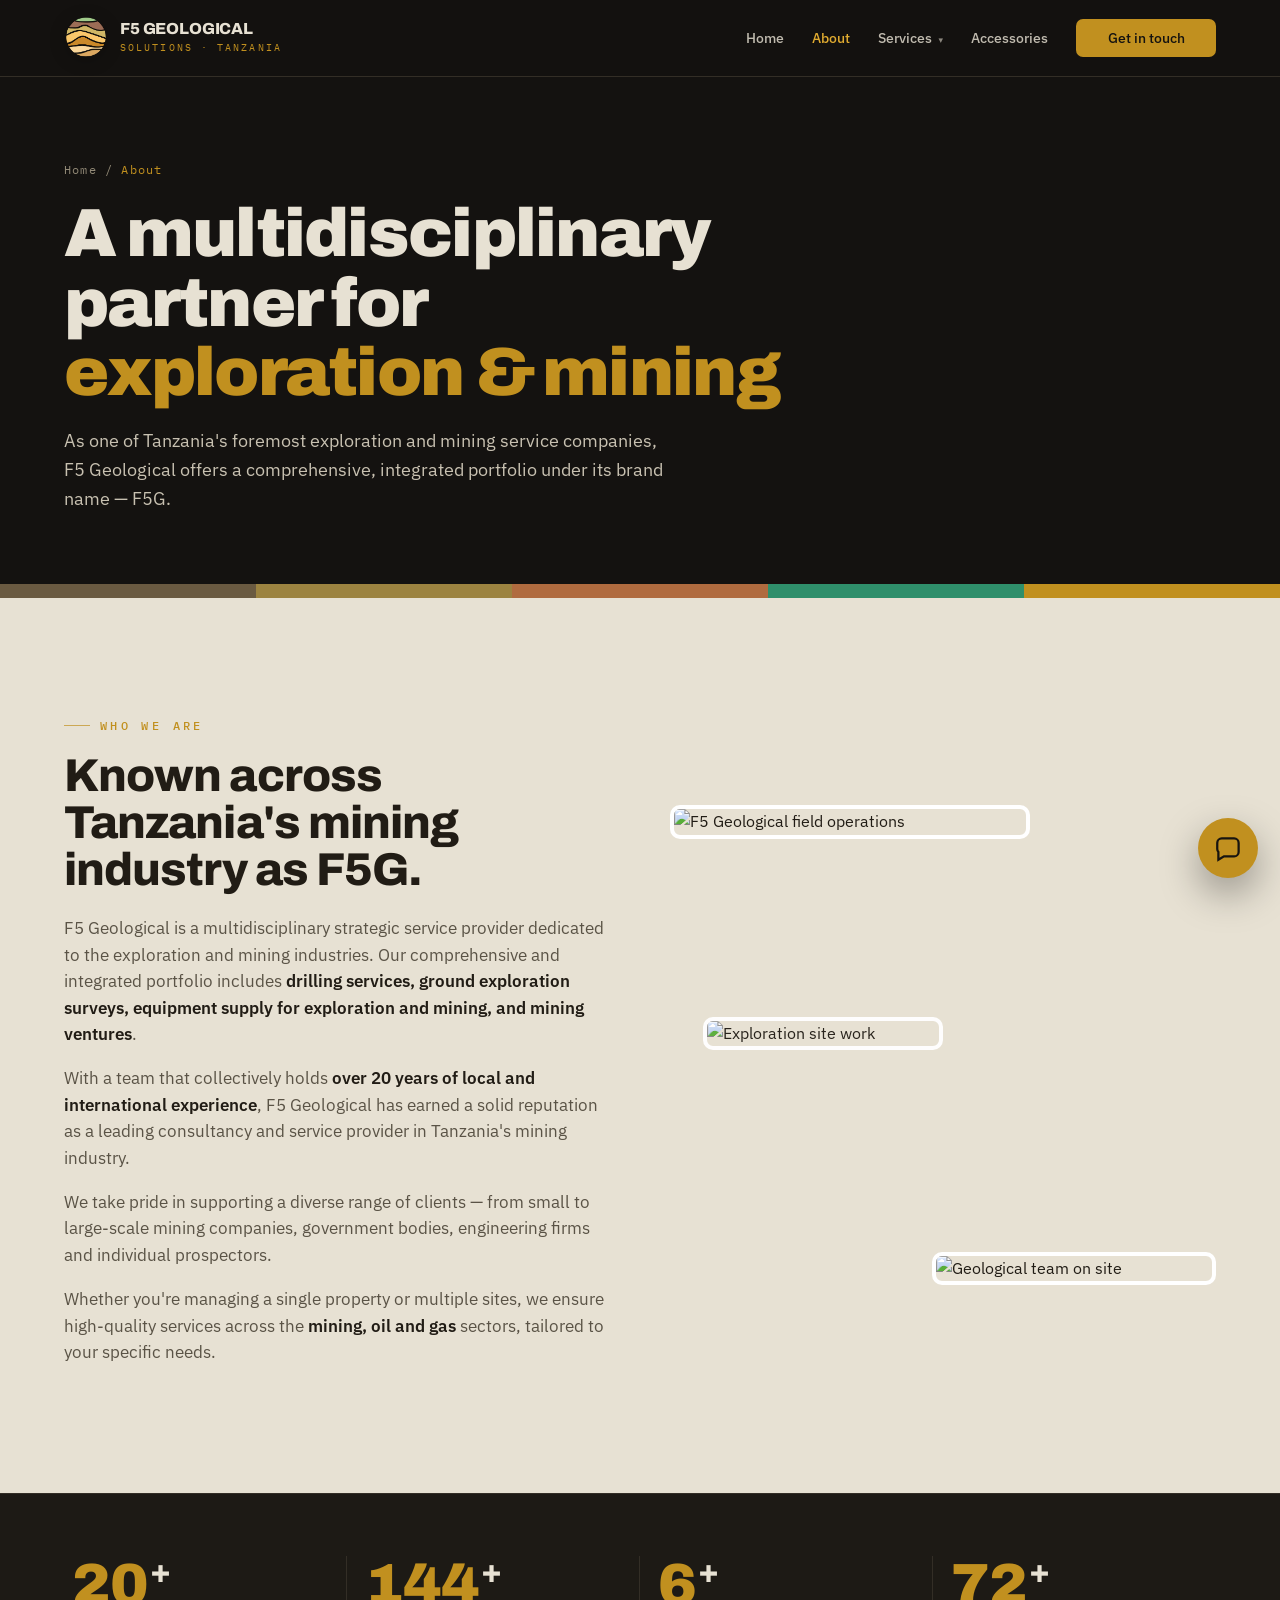
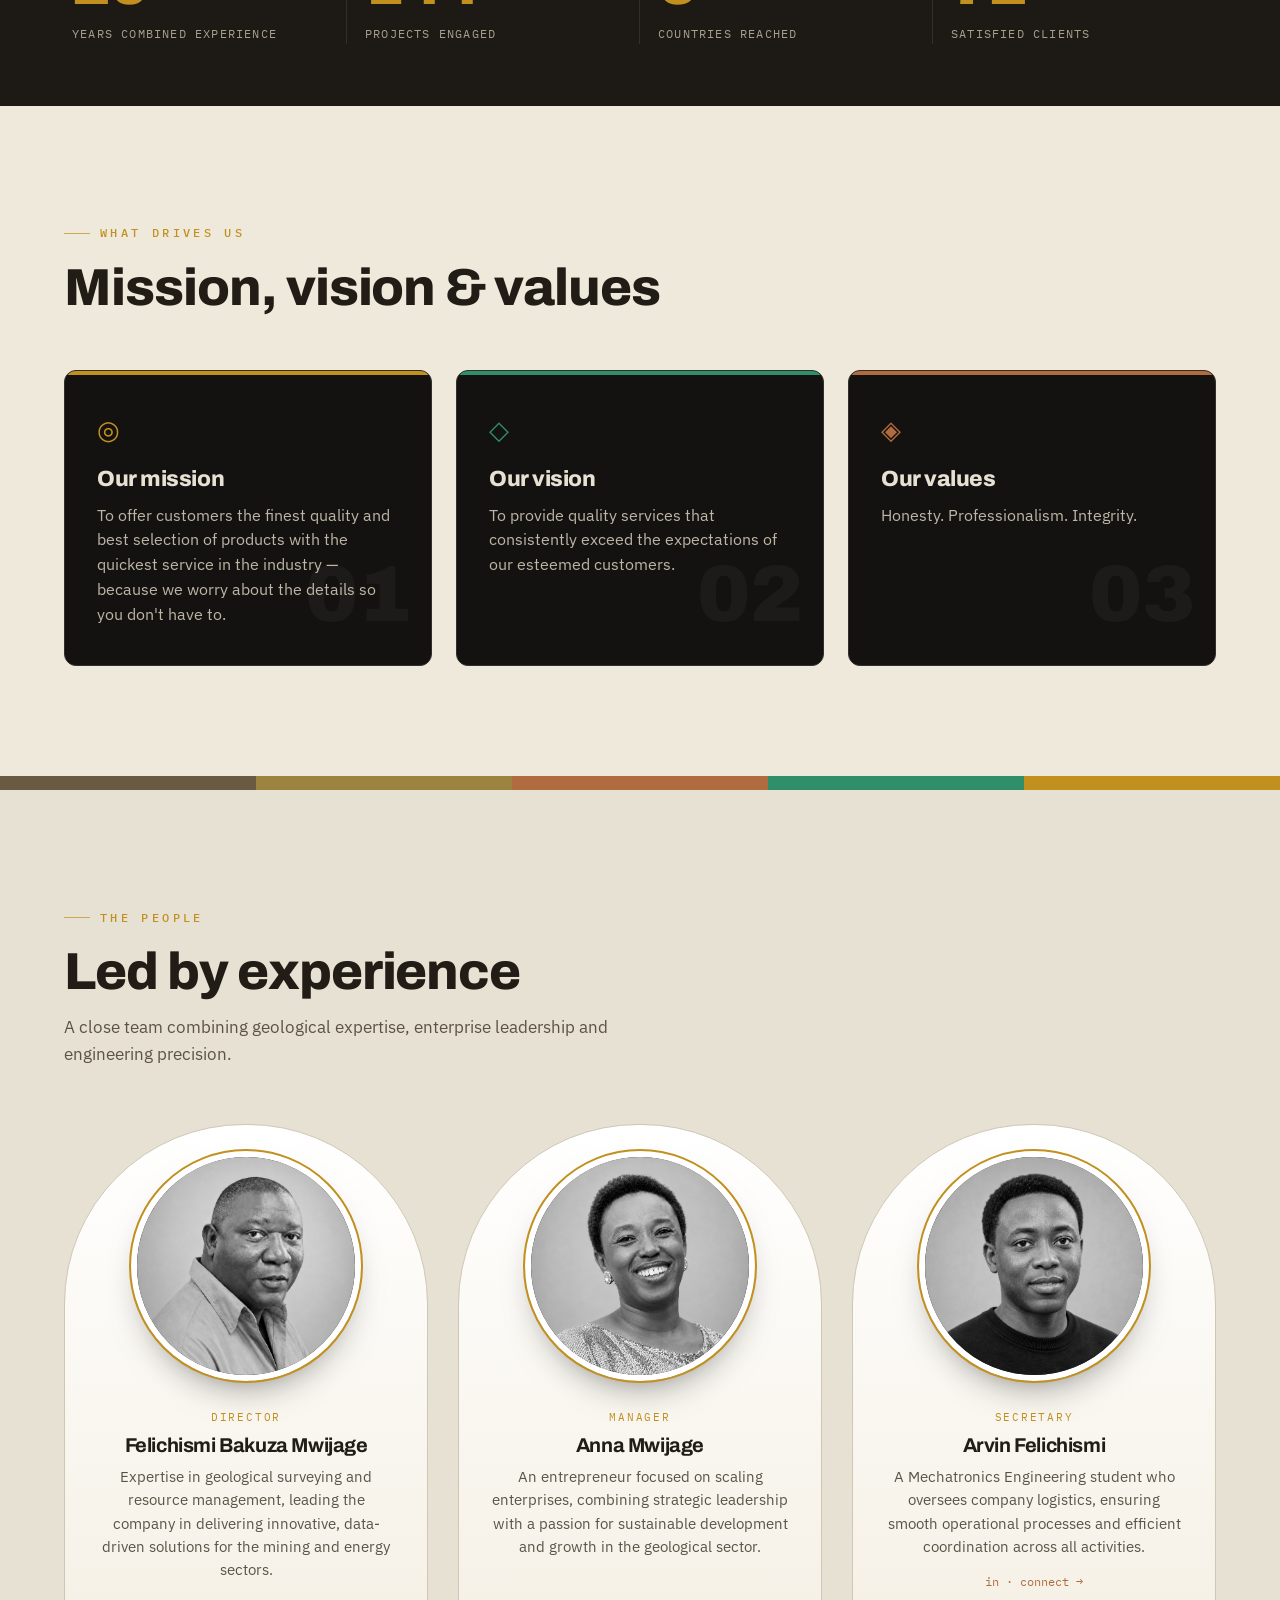
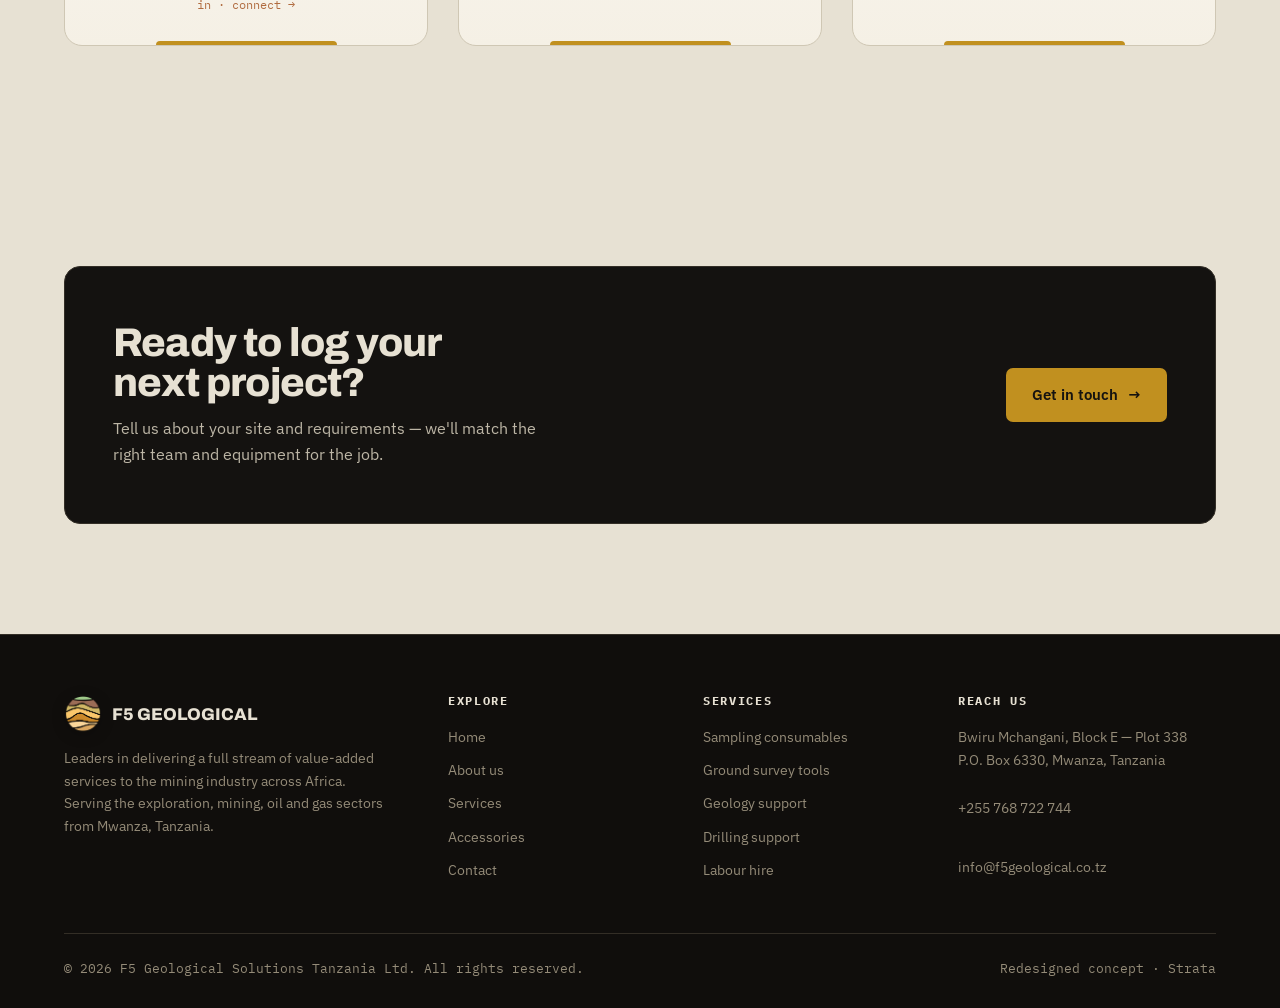
==== commit 7dc81881: "Add hero video chat assistant and mobile fixes" ====
--- a/about.html
+++ b/about.html
@@ -7,6 +7,7 @@
 <title>About — F5 Geological Solutions Tanzania</title>
 <meta name="description" content="F5 Geological (F5G) is a multidisciplinary exploration and mining service provider in Tanzania with over 20 years of combined experience.">
 <link rel="preconnect" href="https://fonts.googleapis.com"><link rel="preconnect" href="https://fonts.gstatic.com" crossorigin><link href="https://fonts.googleapis.com/css2?family=Archivo:wght@500;600;700;800;900&family=IBM+Plex+Mono:wght@400;500;600&family=IBM+Plex+Sans:wght@400;500;600&display=swap" rel="stylesheet">
+<link rel="stylesheet" href="assets/arvin-chat.css">
 <style>
 :root{
   --basalt:#141210; --basalt-2:#1d1a15;
@@ -21,6 +22,7 @@
 html{scroll-behavior:smooth}
 @media (prefers-reduced-motion:reduce){html{scroll-behavior:auto}}
 body{font-family:"IBM Plex Sans",system-ui,sans-serif;background:var(--sand);color:var(--ink);line-height:1.6;-webkit-font-smoothing:antialiased;overflow-x:hidden}
+body.menu-open{overflow:hidden}
 h1,h2,h3,h4{font-family:"Archivo",sans-serif;line-height:1.02;letter-spacing:-.02em}
 a{color:inherit;text-decoration:none}
 img{max-width:100%;display:block}
@@ -48,7 +50,7 @@
 .dd:hover .dd-menu,.dd:focus-within .dd-menu{opacity:1;visibility:visible;transform:translateX(-50%) translateY(2px)}
 .dd-menu a{display:block;padding:11px 14px;border-radius:7px;font-size:13.5px;color:#cfc8b7;transition:background .2s,color .2s}
 .dd-menu a:hover{background:var(--basalt);color:var(--gold-bright)}
-.nav-cta{background:var(--gold)!important;color:var(--basalt)!important;padding:10px 18px;border-radius:6px;font-weight:600;font-size:14px;opacity:1!important;transition:transform .2s var(--ease),background .2s}
+.nav-cta{background:var(--gold)!important;color:var(--basalt)!important;padding:11px 22px!important;min-width:140px;border-radius:7px;font-weight:600;font-size:14px;line-height:1.2;white-space:nowrap;flex-shrink:0;text-align:center;opacity:1!important;transition:transform .2s var(--ease),background .2s}
 .nav-cta:hover{background:var(--gold-bright)!important;transform:translateY(-2px)}
 .burger{display:none;background:none;border:0;cursor:pointer;width:44px;height:44px;flex-direction:column;justify-content:center;gap:5px;align-items:flex-end}
 .burger span{display:block;height:2px;width:26px;background:var(--sand);transition:.3s var(--ease)}
@@ -277,7 +279,8 @@
   .foot-grid{grid-template-columns:1fr 1fr;gap:32px}
 }
 @media (max-width:760px){
-  nav.links{position:fixed;inset:0 0 0 auto;width:min(82vw,340px);background:var(--basalt);flex-direction:column;justify-content:flex-start;align-items:flex-start;gap:6px;padding:96px 32px 40px;transform:translateX(100%);transition:transform .4s var(--ease);border-left:1px solid var(--line-dark);overflow-y:auto}
+  header.nav,header.nav.solid,header.nav.scrolled{backdrop-filter:none;-webkit-backdrop-filter:none}
+  nav.links{position:fixed;top:0;right:0;bottom:auto;left:auto;width:min(82vw,340px);height:100vh;height:100dvh;min-height:100vh;background:var(--basalt);flex-direction:column;justify-content:flex-start;align-items:flex-start;gap:6px;padding:96px 32px 40px;transform:translateX(100%);transition:transform .4s var(--ease);border-left:1px solid var(--line-dark);overflow-x:hidden;overflow-y:auto;overscroll-behavior:contain;z-index:105}
   nav.links.open{transform:none;box-shadow:-30px 0 60px -20px rgba(0,0,0,.6)}
   nav.links>a,.dd>a{font-size:18px;padding:10px 0}
   .dd{flex-direction:column;align-items:flex-start;width:100%}
@@ -442,10 +445,10 @@
 /* ---- mobile menu ---- */
 const burger=document.getElementById('burger'),links=document.getElementById('links');
 if(burger&&links){
-  burger.addEventListener('click',()=>{const o=links.classList.toggle('open');burger.classList.toggle('open',o);burger.setAttribute('aria-expanded',o);});
+  burger.addEventListener('click',()=>{const o=links.classList.toggle('open');burger.classList.toggle('open',o);burger.setAttribute('aria-expanded',o);document.body.classList.toggle('menu-open',o);});
   links.querySelectorAll('a').forEach(a=>a.addEventListener('click',()=>{
     if(a.parentElement.classList.contains('dd'))return; /* let dropdown parent stay */
-    links.classList.remove('open');burger.classList.remove('open');burger.setAttribute('aria-expanded',false);
+    links.classList.remove('open');burger.classList.remove('open');burger.setAttribute('aria-expanded',false);document.body.classList.remove('menu-open');
   }));
 }
 /* ---- reveal on scroll ---- */
@@ -489,5 +492,6 @@
 }
 
 </script>
+<script src="assets/arvin-chat.js" defer></script>
 </body>
 </html>
--- a/assets/arvin-chat.css
+++ b/assets/arvin-chat.css
@@ -0,0 +1,11 @@
+.arvin-chat{--ac-dark:#171410;--ac-gold:#c1901f;--ac-paper:#fbf8f1;position:fixed;right:22px;bottom:22px;z-index:999;font-family:"IBM Plex Sans",system-ui,sans-serif;color:#211c15}
+.arvin-launch{width:60px;height:60px;border:0;border-radius:50%;background:var(--ac-gold);color:var(--ac-dark);display:grid;place-items:center;cursor:pointer;box-shadow:0 16px 38px rgba(0,0,0,.34);transition:transform .2s,background .2s}
+.arvin-launch:hover{transform:translateY(-3px);background:#e0ab30}.arvin-launch svg{width:27px;height:27px}.arvin-launch[aria-expanded="true"] .open-icon,.arvin-launch:not([aria-expanded="true"]) .close-icon{display:none}
+.arvin-panel{position:absolute;right:0;bottom:74px;width:min(380px,calc(100vw - 28px));height:min(600px,calc(100vh - 112px));background:var(--ac-paper);border:1px solid #d5c6a5;border-radius:18px;overflow:hidden;box-shadow:0 28px 80px rgba(0,0,0,.38);display:flex;flex-direction:column;transform:translateY(14px) scale(.97);transform-origin:bottom right;opacity:0;visibility:hidden;transition:.25s cubic-bezier(.2,.7,.2,1)}
+.arvin-panel.open{transform:none;opacity:1;visibility:visible}.arvin-head{background:var(--ac-dark);color:#e7e1d3;padding:17px 18px;display:flex;align-items:center;gap:12px}.arvin-avatar{width:42px;height:42px;border-radius:50%;background:var(--ac-gold);color:var(--ac-dark);display:grid;place-items:center;font:800 13px "Archivo",sans-serif}.arvin-title{flex:1}.arvin-title b{display:block;font:700 16px "Archivo",sans-serif}.arvin-title span{display:flex;align-items:center;gap:7px;color:#aaa291;font-size:11px}.arvin-title span::before{content:"";width:7px;height:7px;border-radius:50%;background:#69bc91}.arvin-reset{border:0;background:transparent;color:#a9a18f;cursor:pointer;font-size:12px;padding:7px}.arvin-reset:hover{color:#e0ab30}
+.arvin-messages{flex:1;overflow-y:auto;padding:18px;background:linear-gradient(rgba(251,248,241,.94),rgba(251,248,241,.94)),repeating-linear-gradient(0deg,transparent 0 31px,#dfd3bd 32px)}.arvin-msg{max-width:86%;padding:11px 13px;border-radius:13px;margin-bottom:10px;font-size:13.5px;line-height:1.48;white-space:pre-line}.arvin-msg.bot{background:#fff;border:1px solid #e0d4bc;border-bottom-left-radius:4px}.arvin-msg.user{background:var(--ac-gold);color:var(--ac-dark);margin-left:auto;border-bottom-right-radius:4px}.arvin-msg a{font-weight:700;text-decoration:underline}.arvin-time{font:9px "IBM Plex Mono",monospace;opacity:.55;display:block;margin-top:5px}
+.arvin-quick{display:flex;gap:7px;overflow-x:auto;padding:10px 14px;border-top:1px solid #e0d4bc;background:#fff;scrollbar-width:none}.arvin-quick::-webkit-scrollbar{display:none}.arvin-quick button{white-space:nowrap;border:1px solid #c9af7a;border-radius:999px;background:#fff;padding:8px 11px;color:#6f3b20;font:600 11px "IBM Plex Sans",sans-serif;cursor:pointer}.arvin-quick button:hover{background:#f3ead8;border-color:var(--ac-gold)}
+.arvin-compose{display:grid;grid-template-columns:1fr 42px;gap:8px;padding:12px;background:#fff;border-top:1px solid #e0d4bc}.arvin-compose input{min-width:0;height:42px;border:1px solid #d5c6a5;border-radius:10px;background:#f8f3e9;padding:0 12px;font:13px "IBM Plex Sans",sans-serif;color:#211c15}.arvin-compose input:focus{outline:none;border-color:var(--ac-gold);box-shadow:0 0 0 3px rgba(193,144,31,.12)}.arvin-send{border:0;border-radius:10px;background:var(--ac-gold);color:var(--ac-dark);font-size:19px;cursor:pointer}.arvin-send:hover{background:#e0ab30}.arvin-foot{text-align:center;padding:0 10px 9px;background:#fff;color:#8a8172;font-size:9px}
+.arvin-wa{display:inline-flex;align-items:center;gap:7px;margin-top:8px;background:#167b47;color:#fff!important;text-decoration:none!important;border-radius:999px;padding:9px 13px;font-size:12px}.arvin-wa:hover{background:#10653a}
+@media(max-width:520px){.arvin-chat{right:14px;bottom:14px}.arvin-panel{position:fixed;inset:12px 12px 86px;width:auto;height:auto;transform-origin:bottom center}.arvin-launch{width:56px;height:56px}}
+@media(prefers-reduced-motion:reduce){.arvin-panel,.arvin-launch{transition:none}}
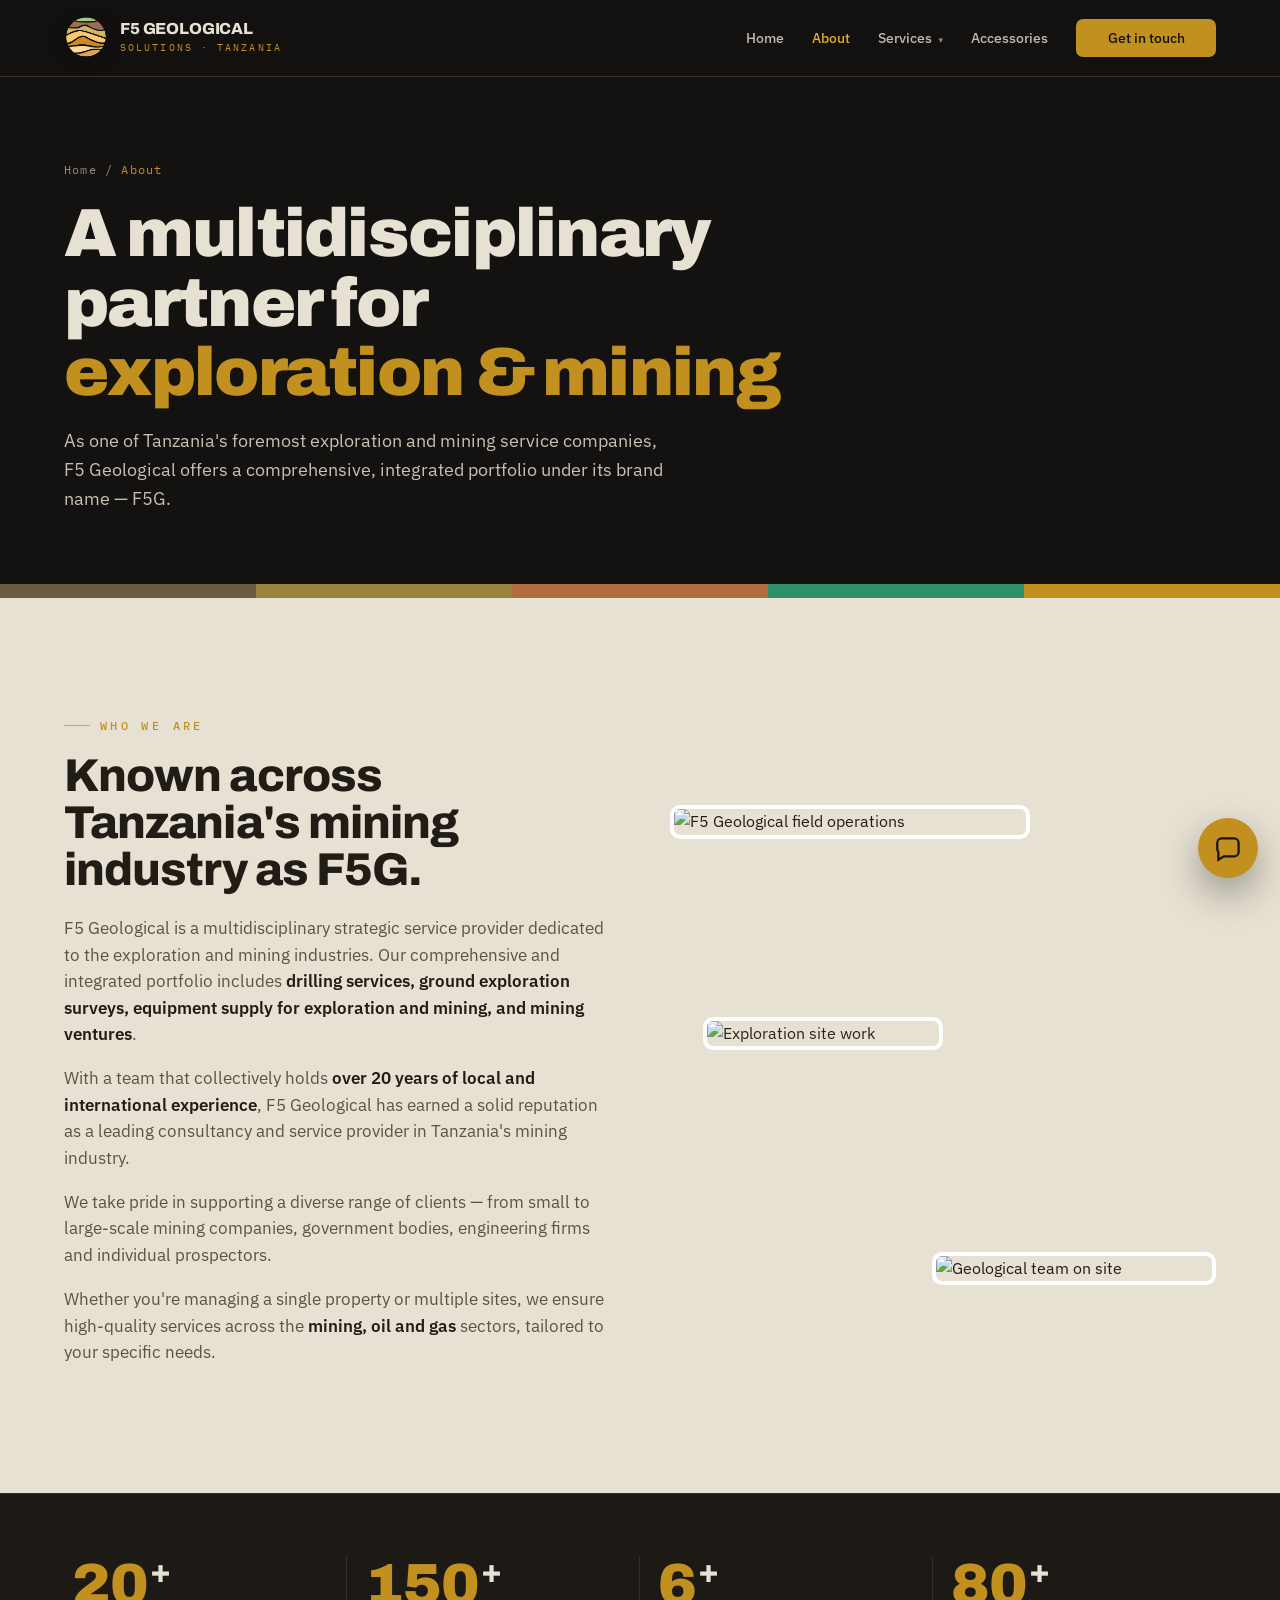
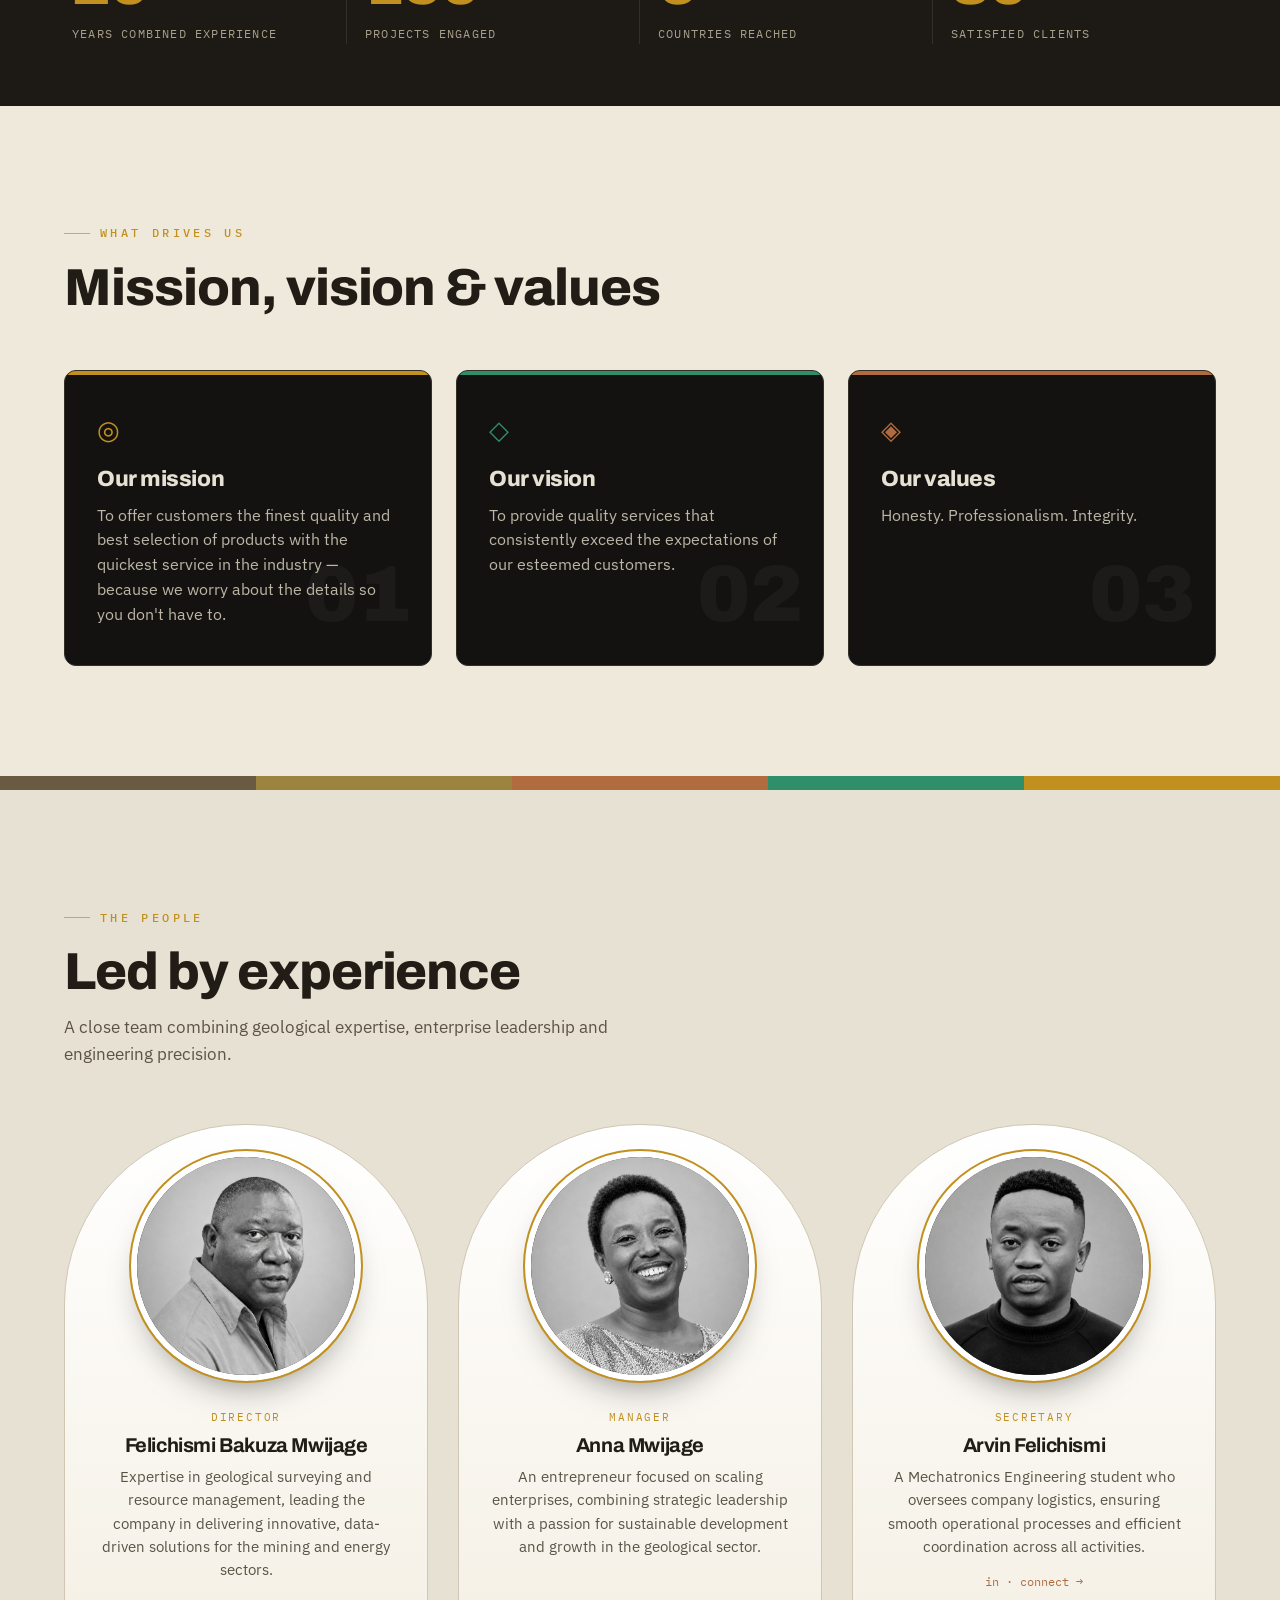
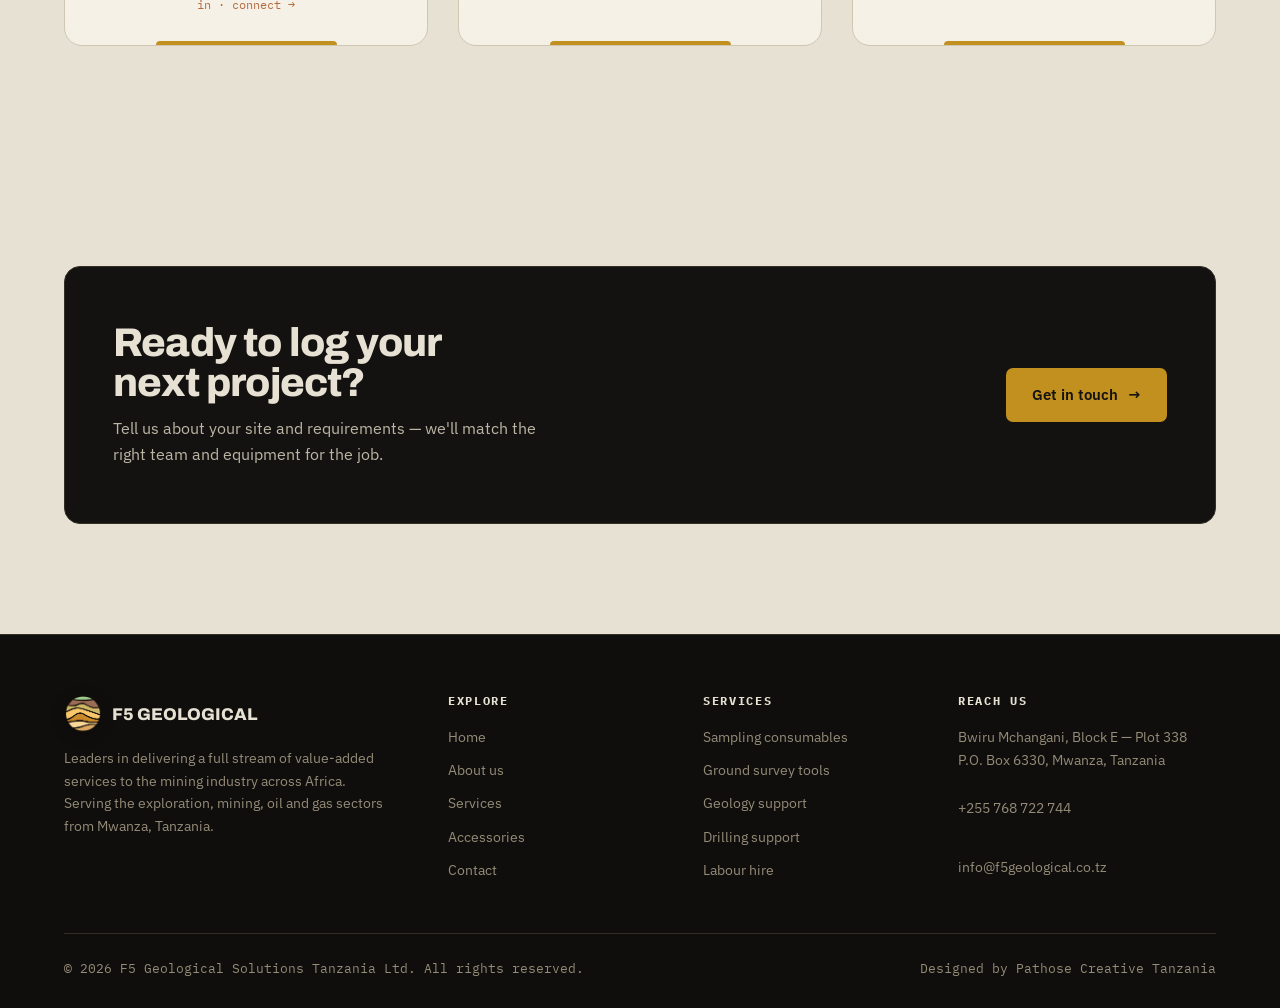
==== commit f4360bb6: "Update site design credit" ====
--- a/about.html
+++ b/about.html
@@ -431,7 +431,7 @@
     </div>
     <div class="foot-bot">
       <span>© 2026 F5 Geological Solutions Tanzania Ltd. All rights reserved.</span>
-      <span>Redesigned concept · Strata</span>
+      <span>Designed by Pathose Creative Tanzania</span>
     </div>
   </div>
 </footer>
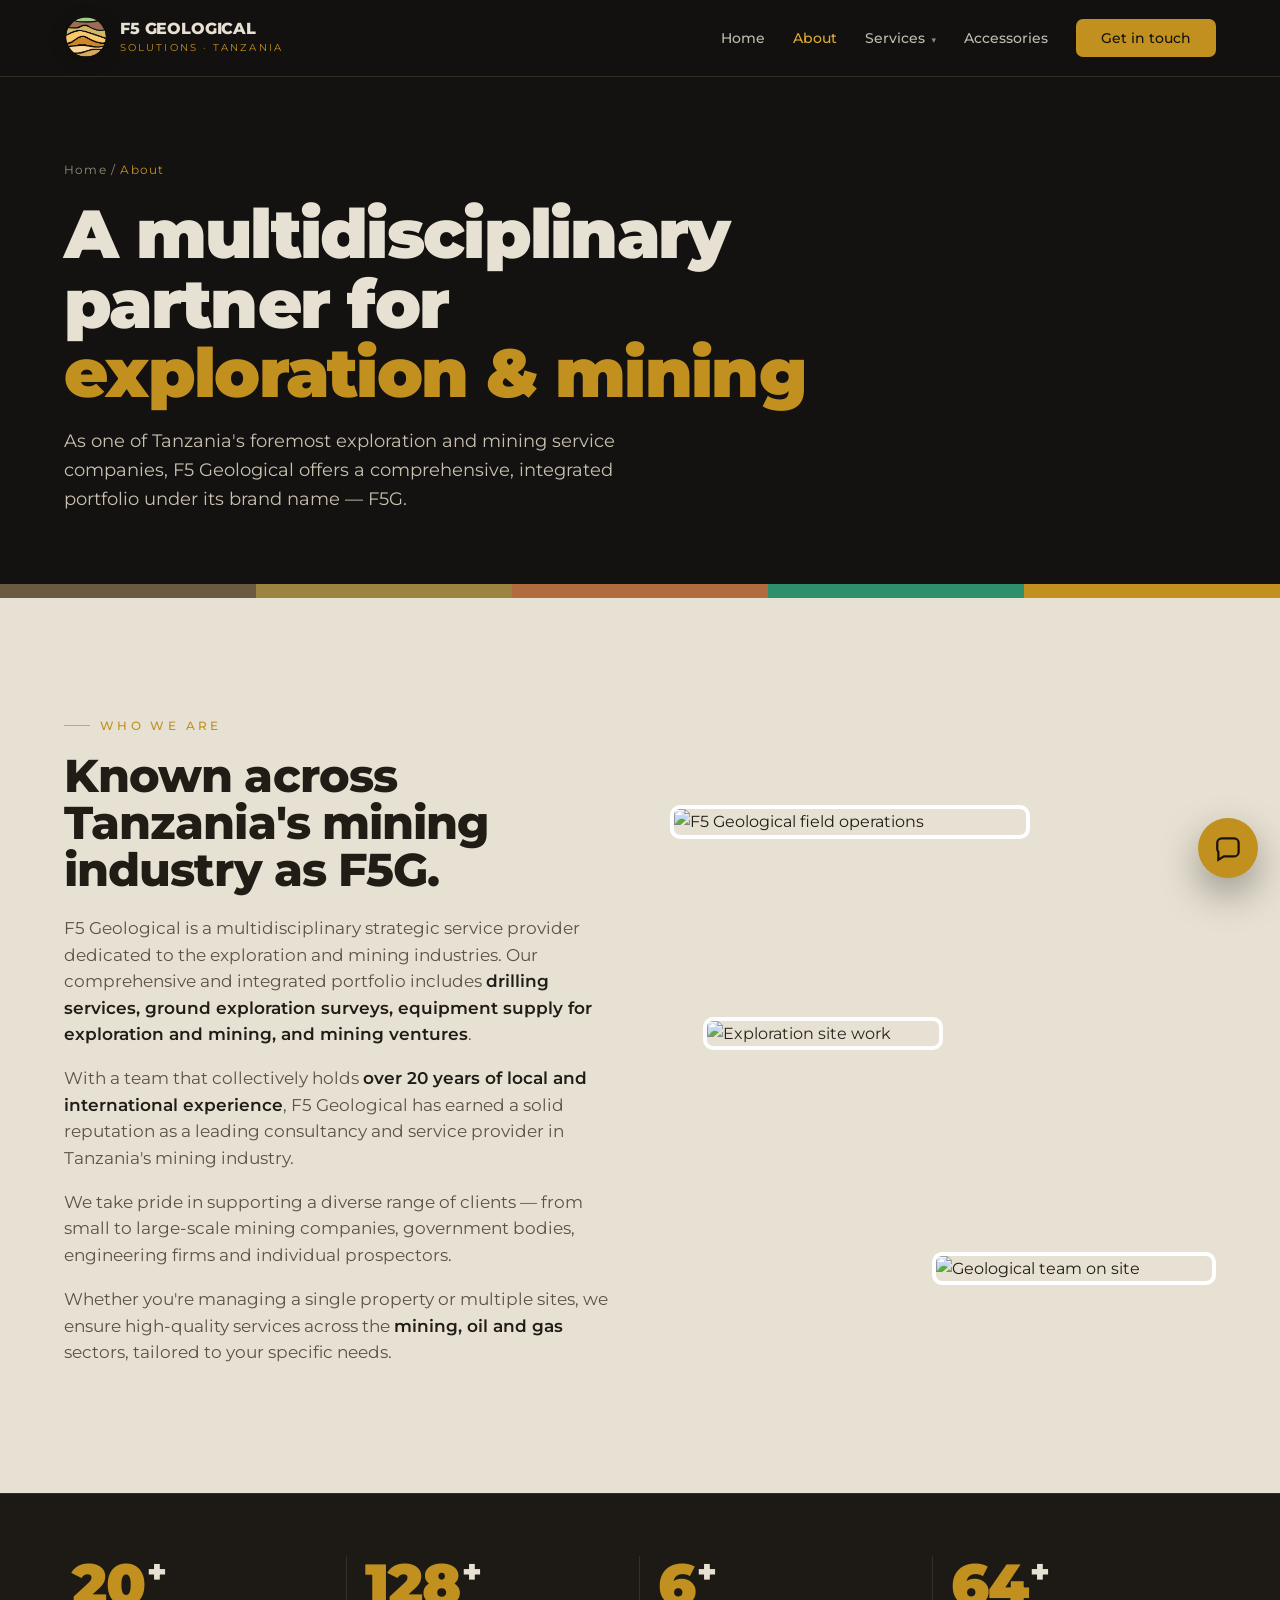
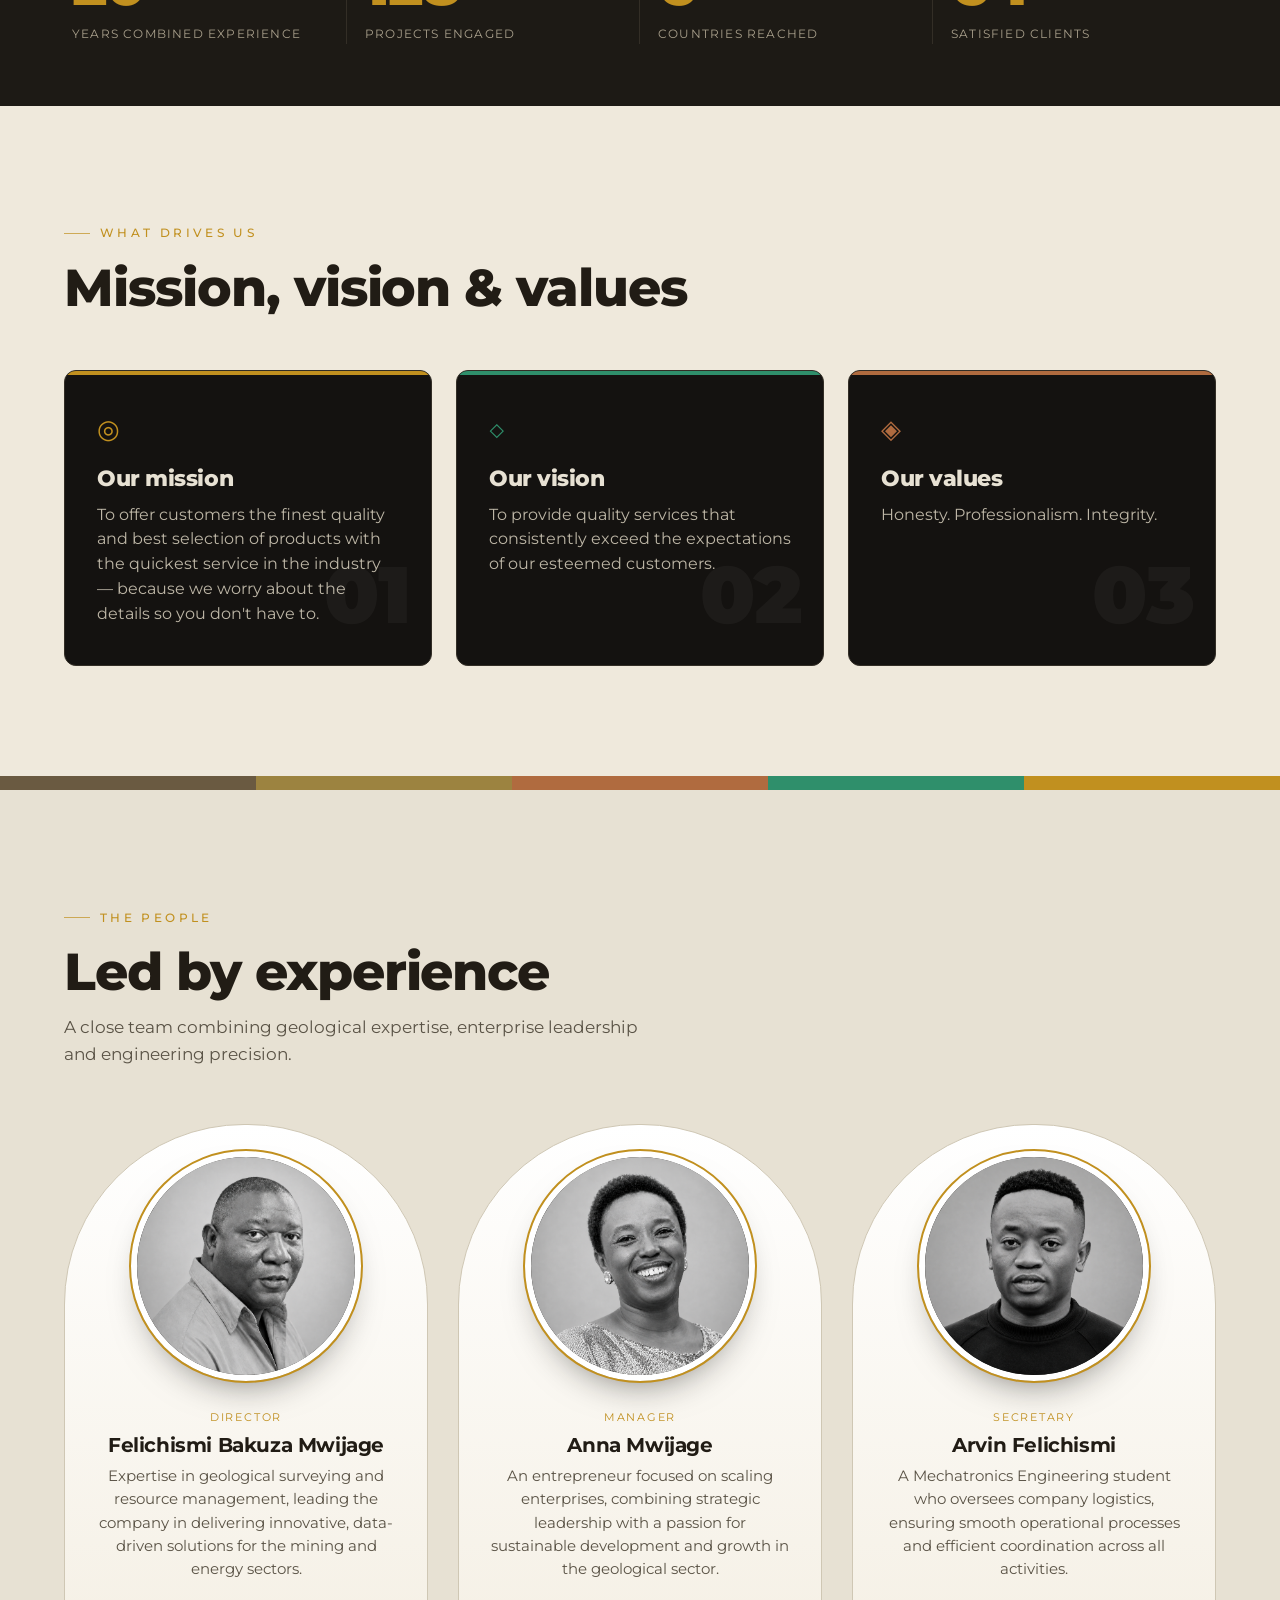
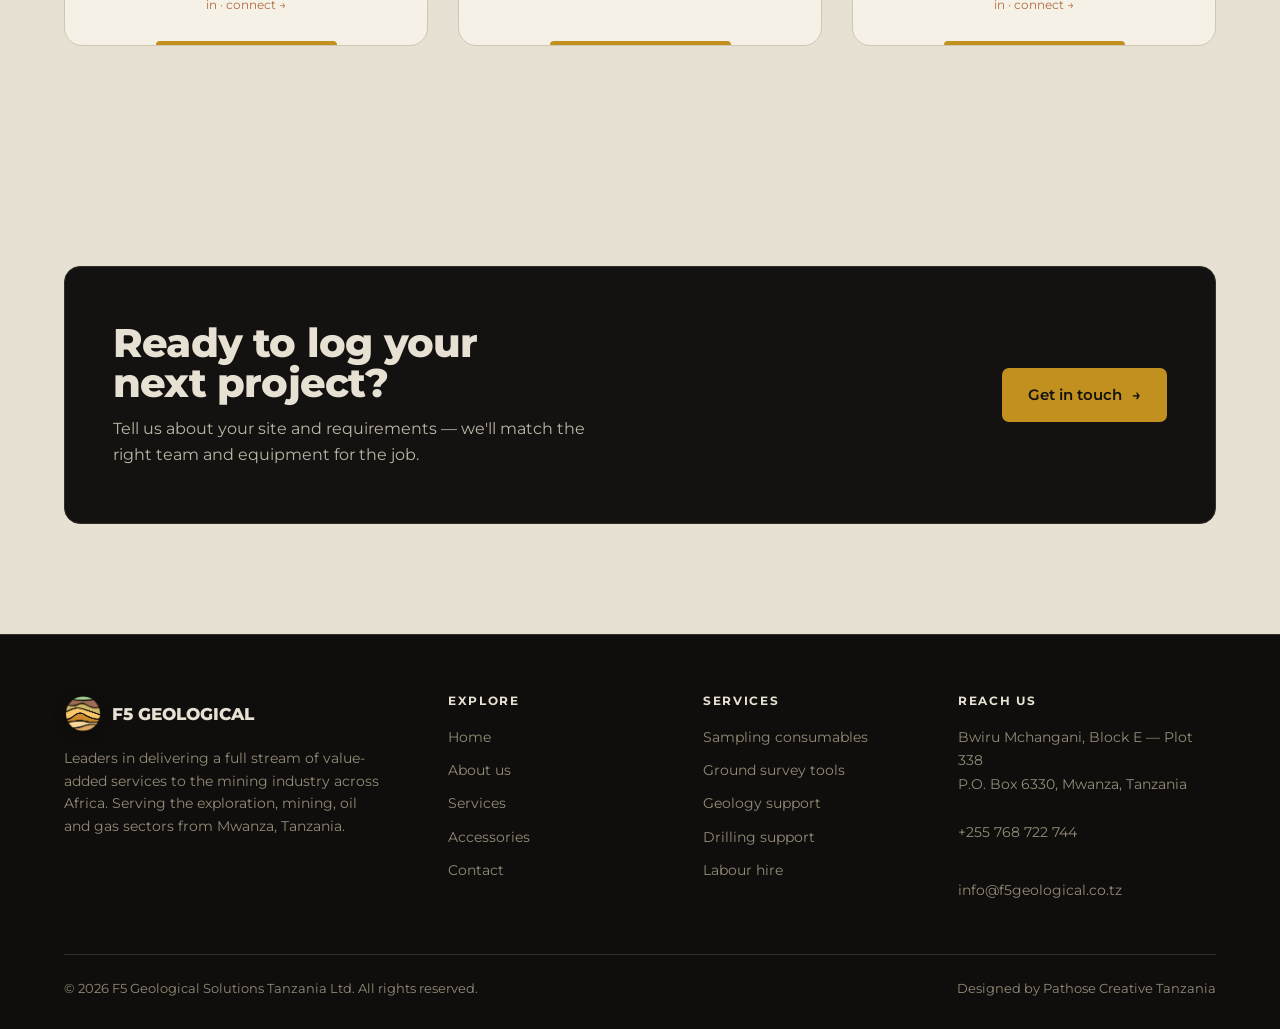
==== commit 5358a3ac: "Switch site typography to Montserrat" ====
--- a/about.html
+++ b/about.html
@@ -6,7 +6,7 @@
 <link rel="icon" type="image/png" href="assets/f5-geological-logo.png">
 <title>About — F5 Geological Solutions Tanzania</title>
 <meta name="description" content="F5 Geological (F5G) is a multidisciplinary exploration and mining service provider in Tanzania with over 20 years of combined experience.">
-<link rel="preconnect" href="https://fonts.googleapis.com"><link rel="preconnect" href="https://fonts.gstatic.com" crossorigin><link href="https://fonts.googleapis.com/css2?family=Archivo:wght@500;600;700;800;900&family=IBM+Plex+Mono:wght@400;500;600&family=IBM+Plex+Sans:wght@400;500;600&display=swap" rel="stylesheet">
+<link rel="preconnect" href="https://fonts.googleapis.com"><link rel="preconnect" href="https://fonts.gstatic.com" crossorigin><link href="https://fonts.googleapis.com/css2?family=Montserrat:wght@400;500;600;700;800;900&display=swap" rel="stylesheet">
 <link rel="stylesheet" href="assets/arvin-chat.css">
 <style>
 :root{
@@ -296,6 +296,8 @@
   .foot-grid{grid-template-columns:1fr}
 }
 
+/* Unified site typography */
+body,body *,button,input,select,textarea{font-family:"Montserrat",system-ui,sans-serif!important}
 </style>
 </head>
 <body>
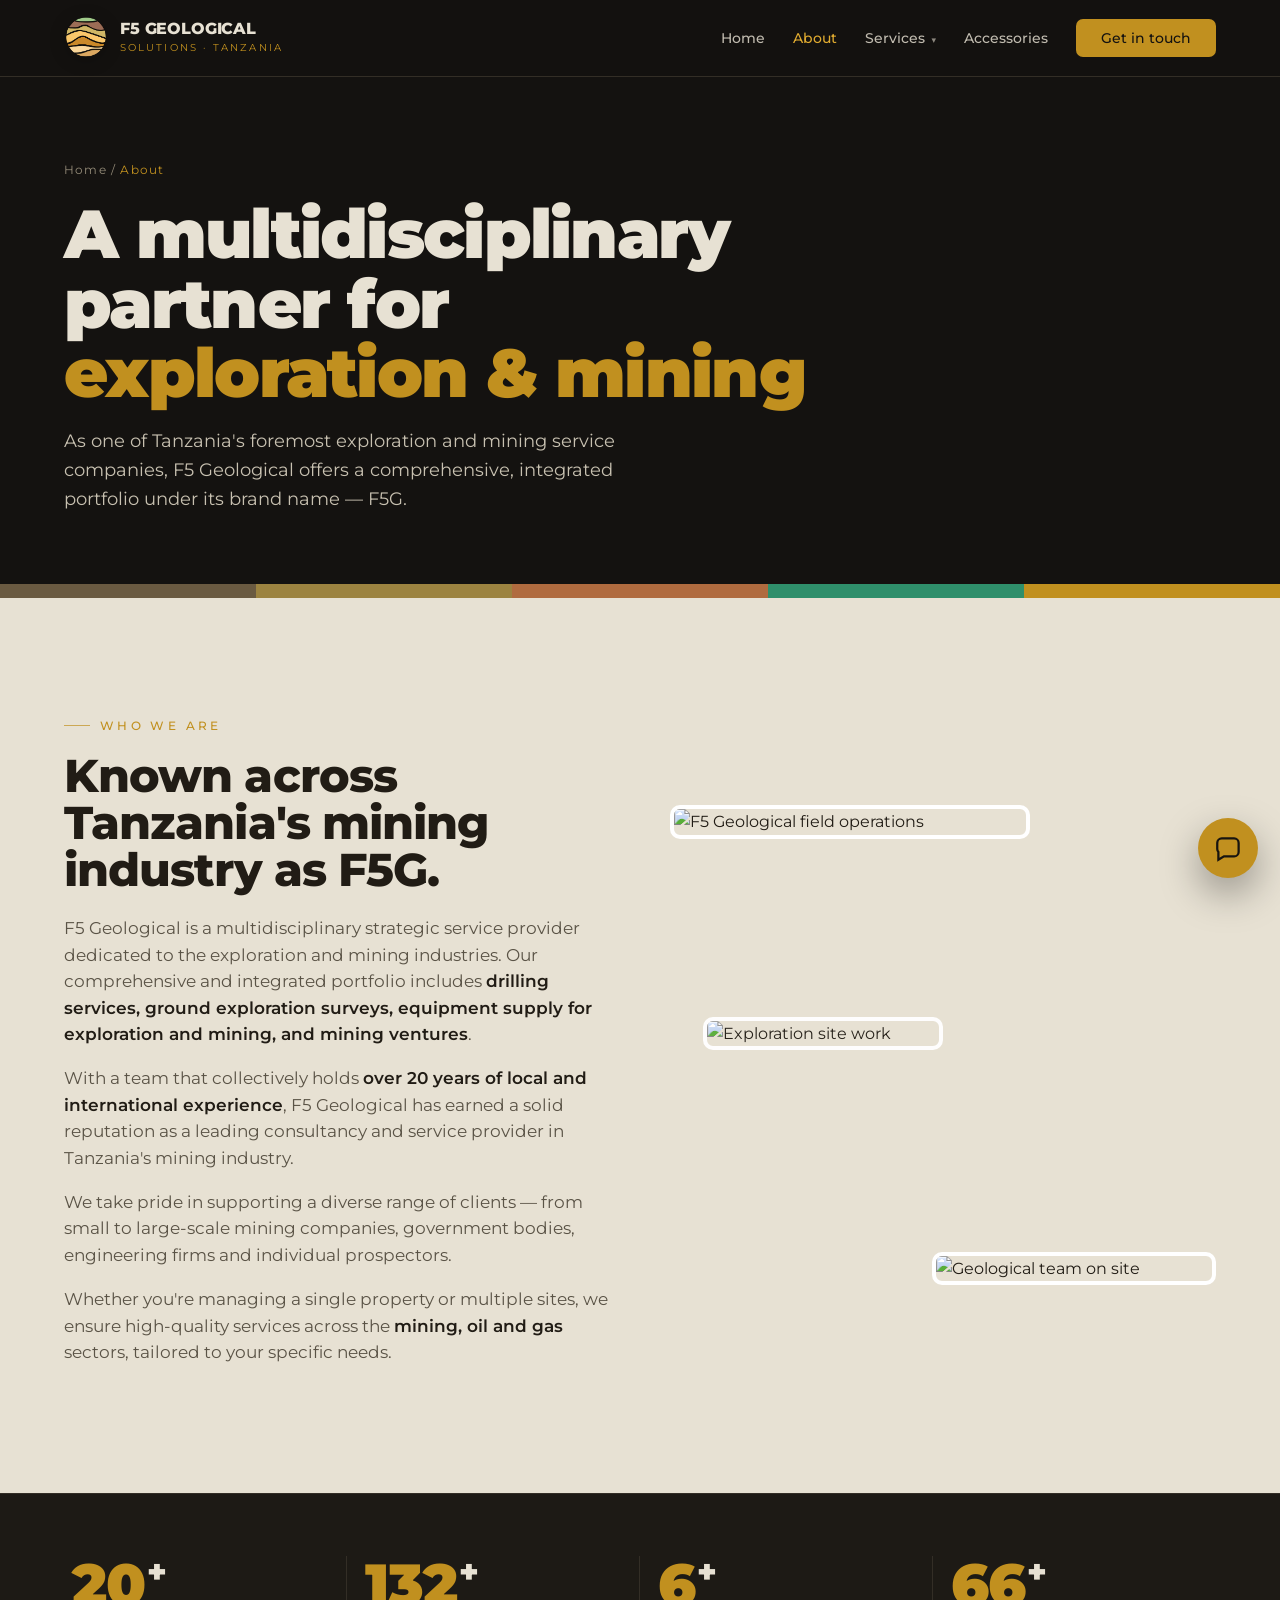
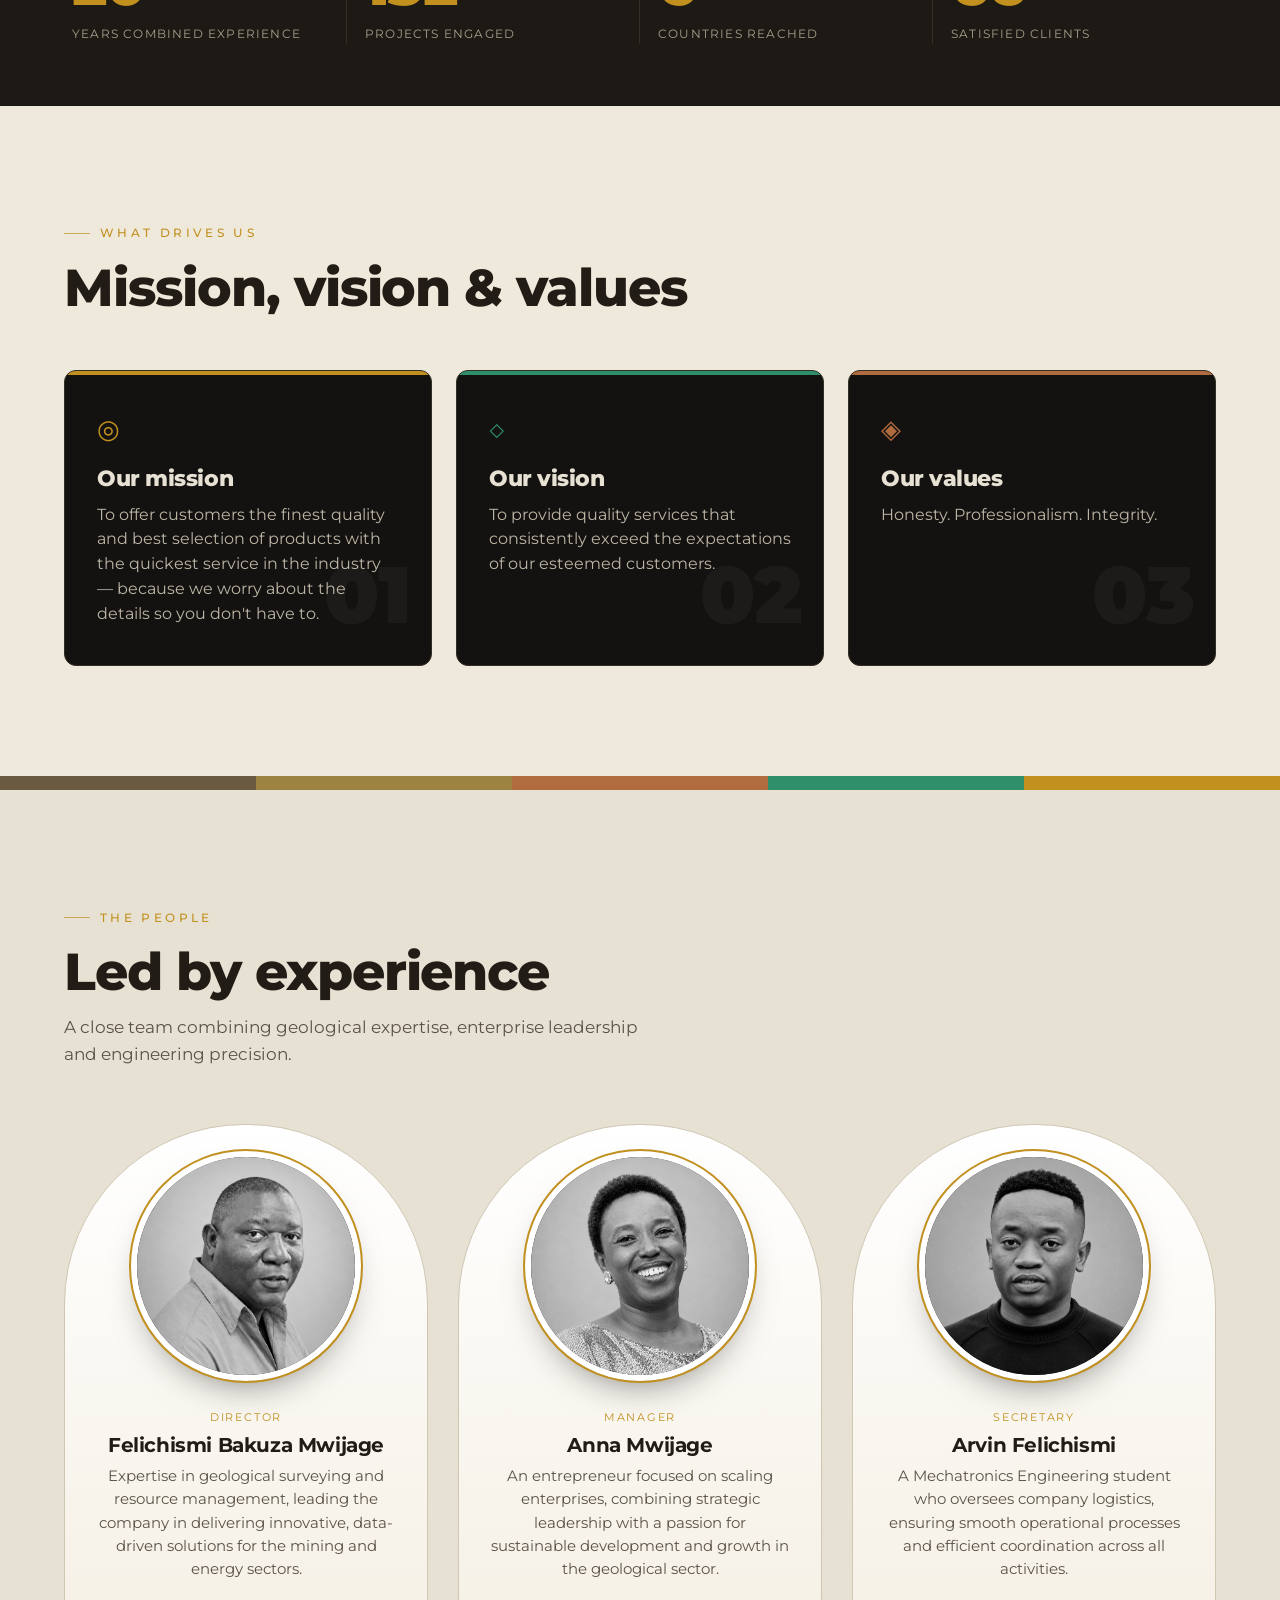
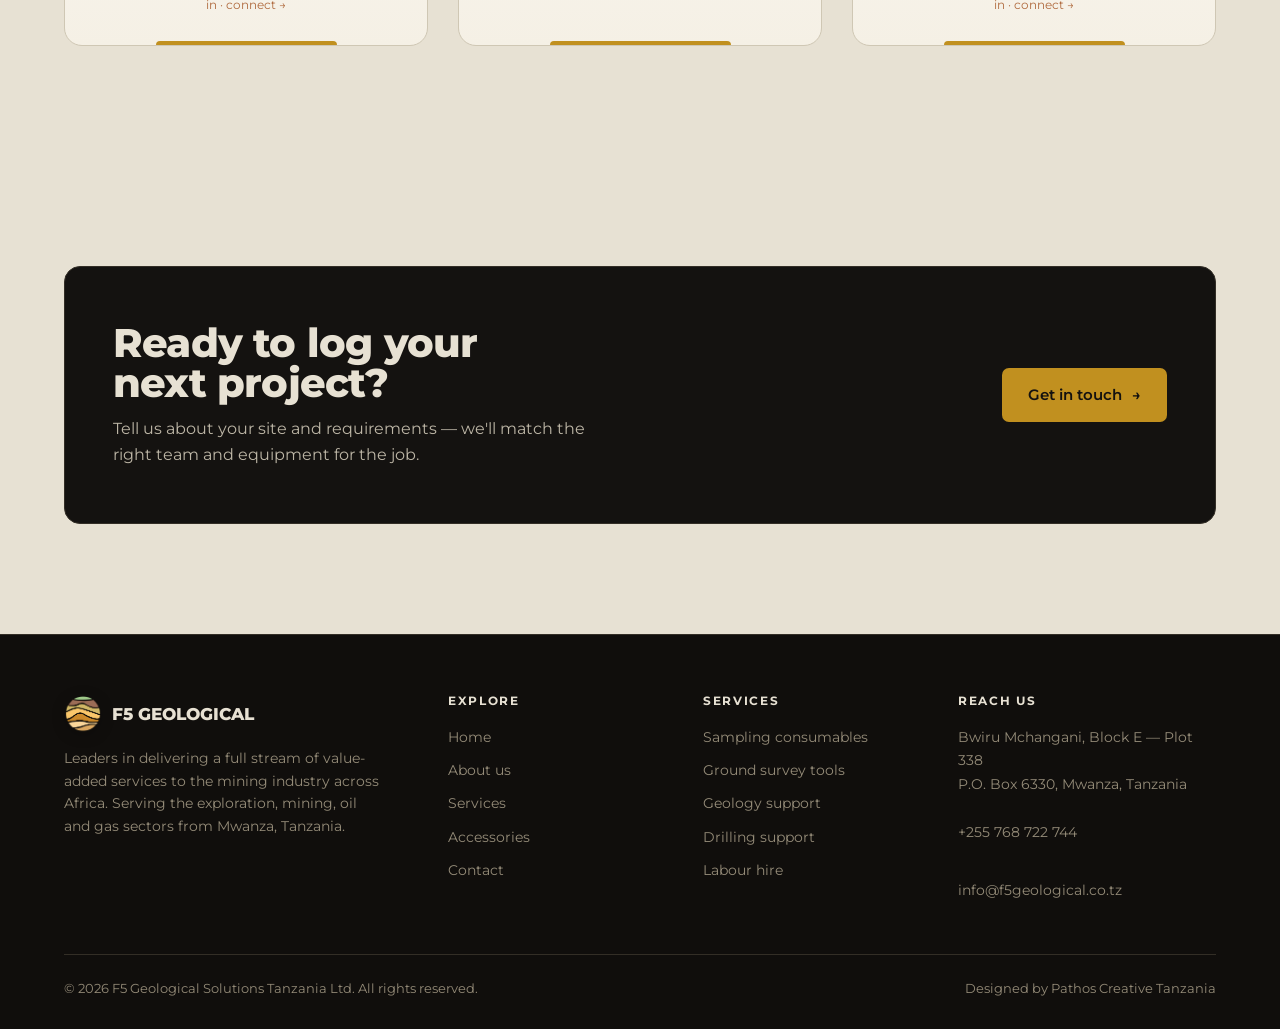
==== commit cfbf743b: "Correct Pathos Creative credit" ====
--- a/about.html
+++ b/about.html
@@ -433,7 +433,7 @@
     </div>
     <div class="foot-bot">
       <span>© 2026 F5 Geological Solutions Tanzania Ltd. All rights reserved.</span>
-      <span>Designed by Pathose Creative Tanzania</span>
+      <span>Designed by Pathos Creative Tanzania</span>
     </div>
   </div>
 </footer>
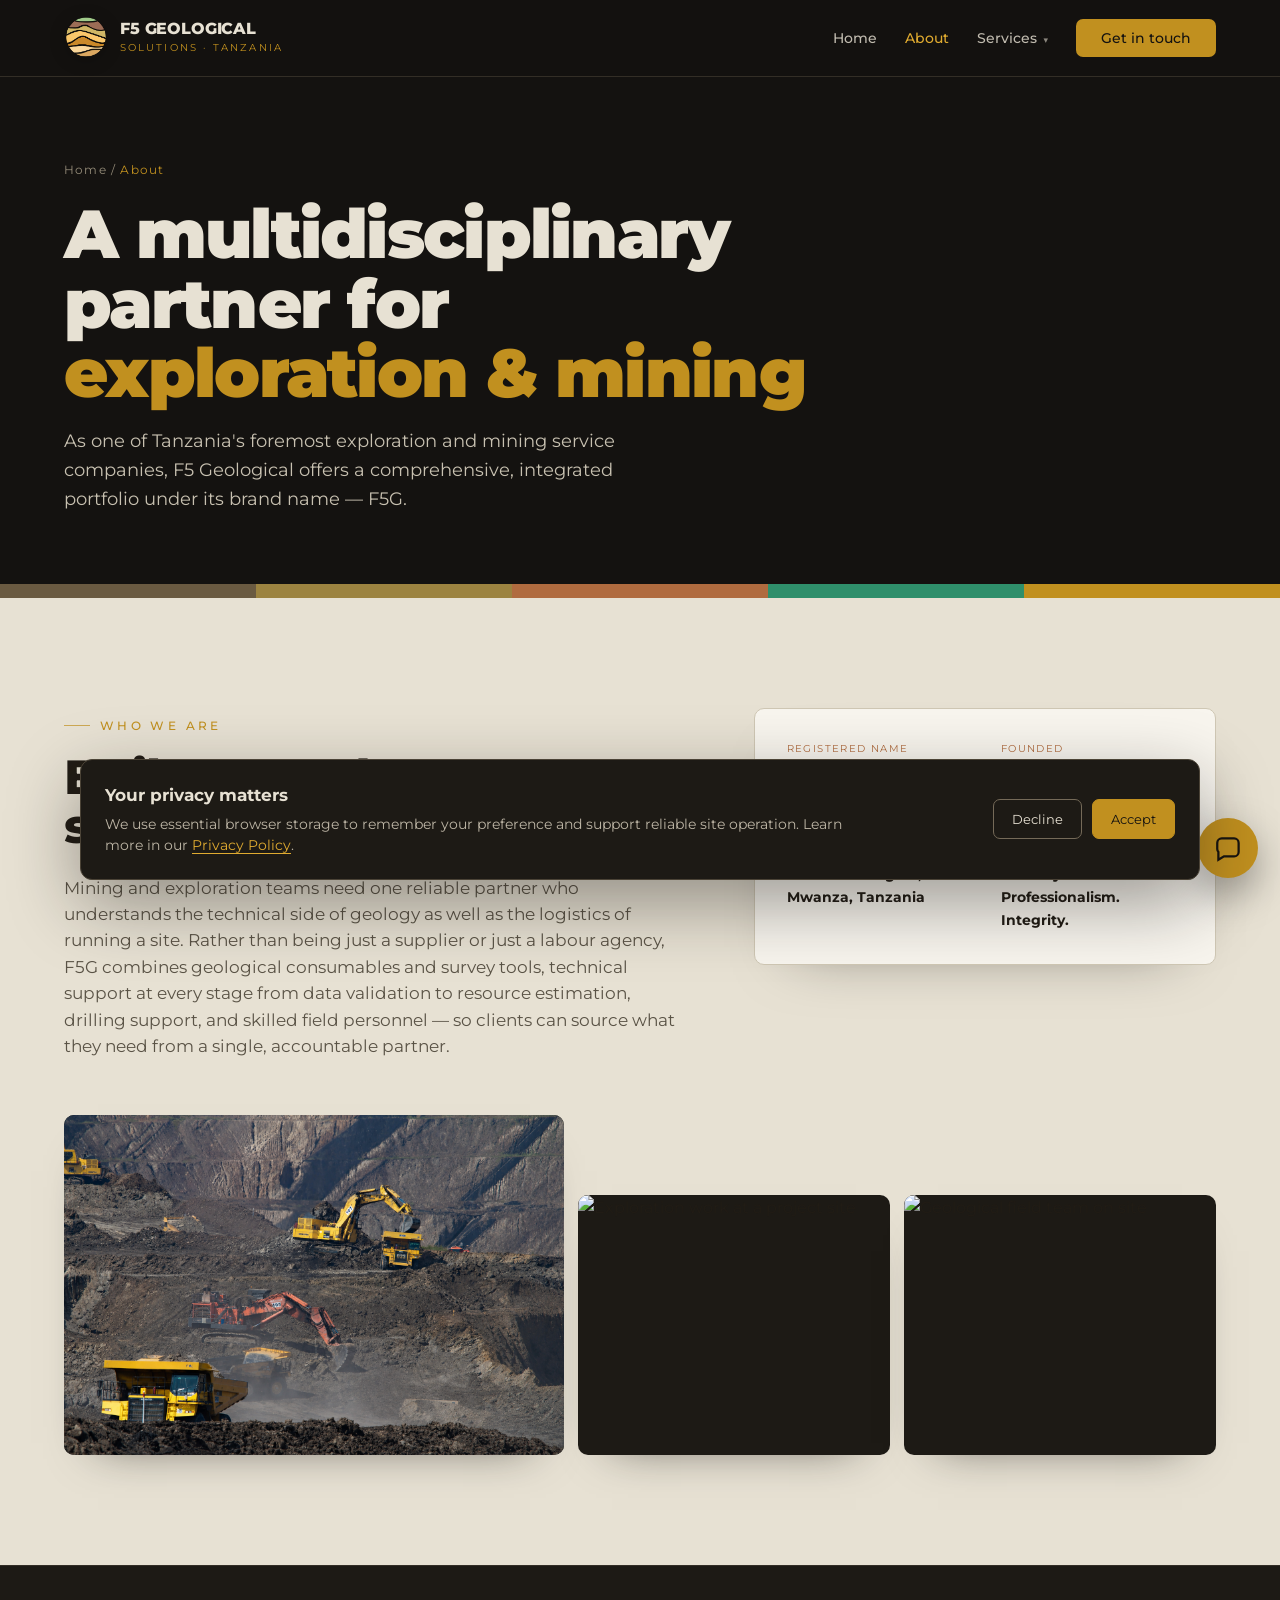
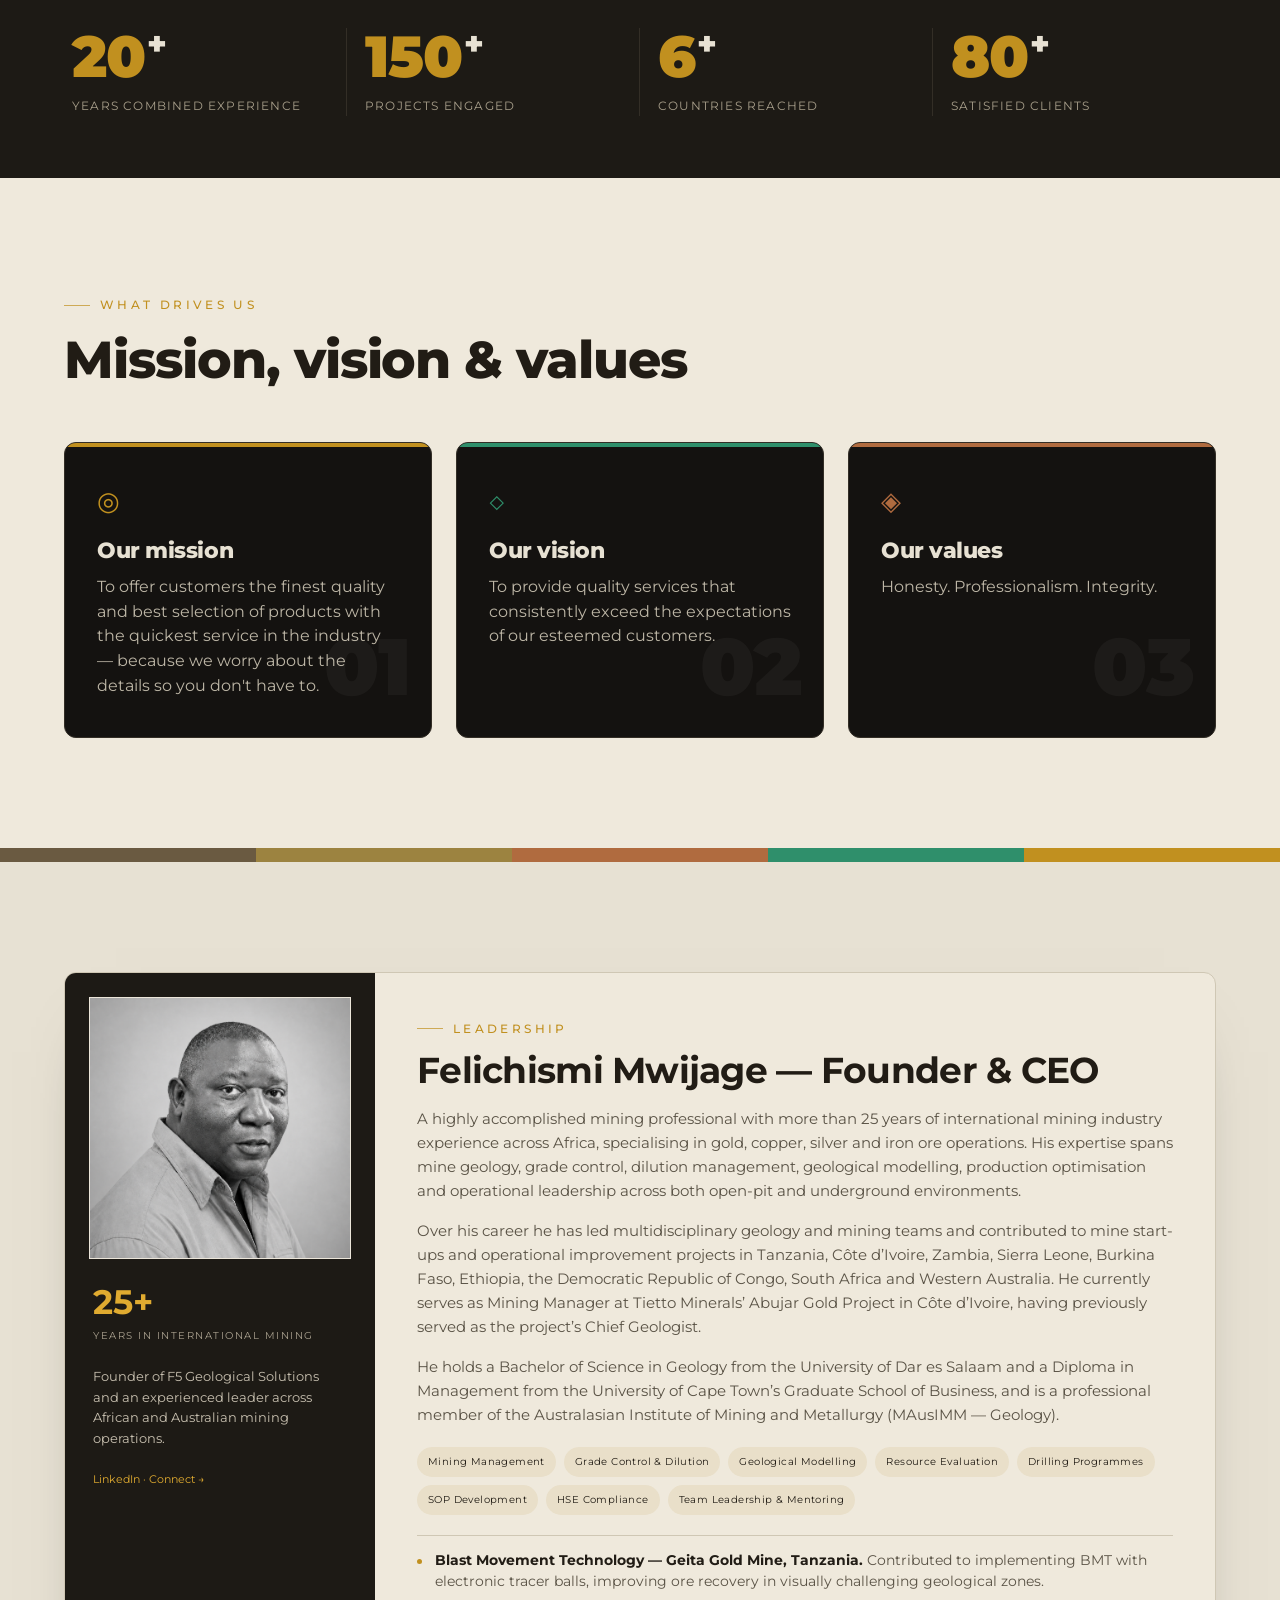
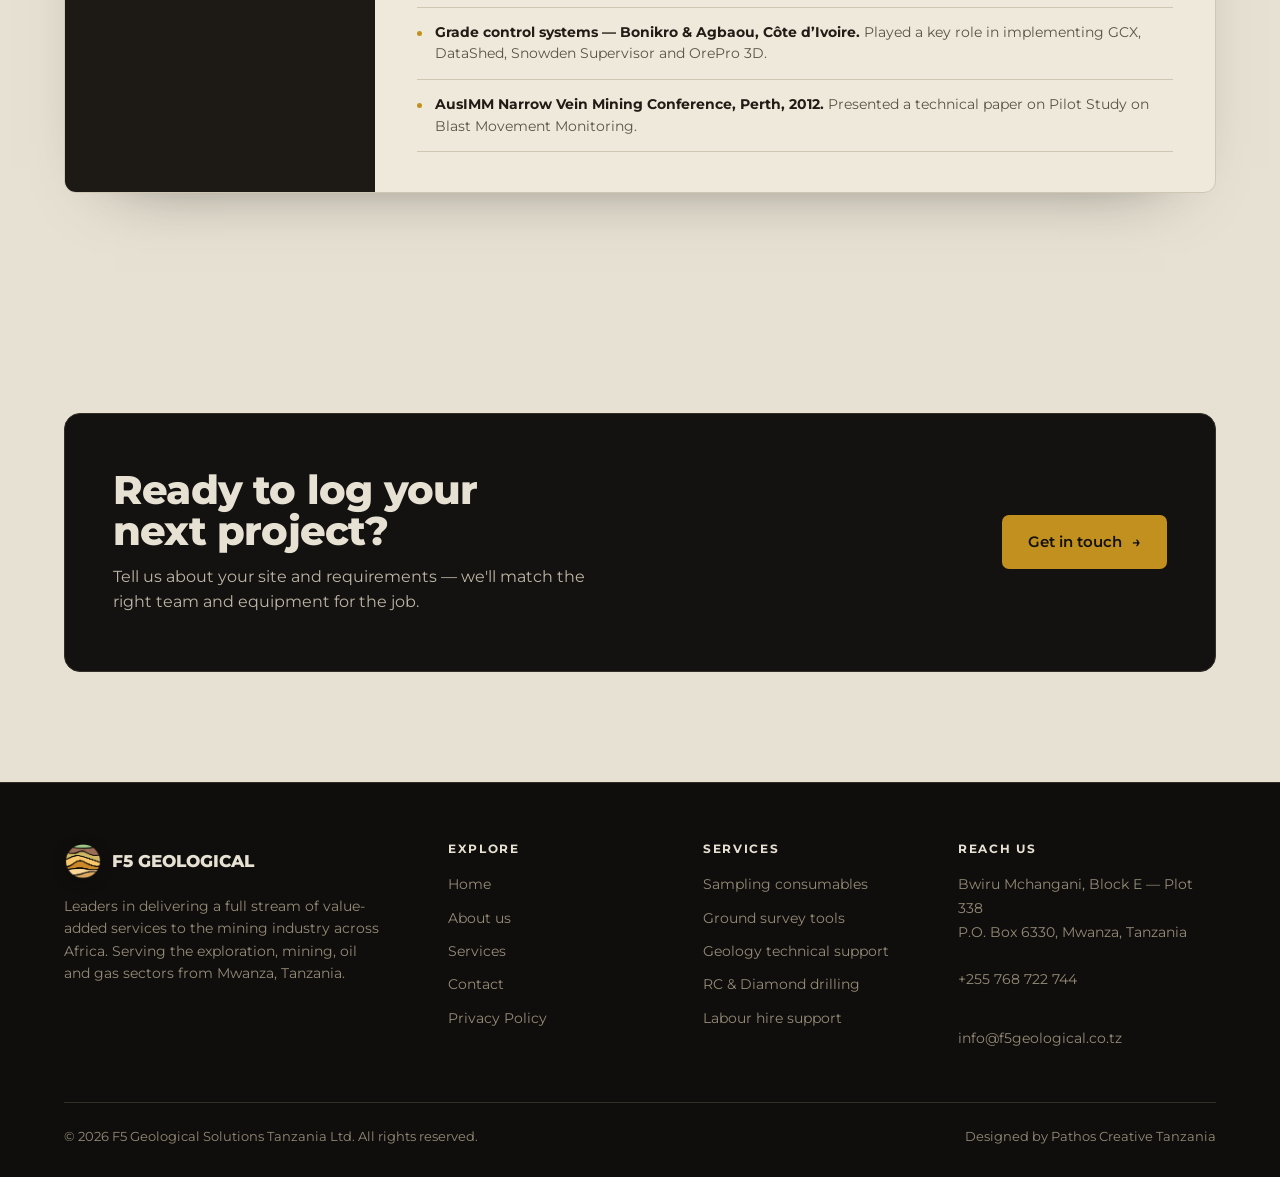
==== commit dbf3c3ae: "Update site content services privacy and navigation" ====
--- a/about.html
+++ b/about.html
@@ -139,6 +139,16 @@
 .about-photos .p2{width:52%;bottom:0;right:0;z-index:3}
 .about-photos .p3{width:44%;top:44%;left:6%;z-index:1;opacity:.96}
 .about-photos figure img{width:100%;height:100%;object-fit:cover}
+.identity-grid{display:grid;grid-template-columns:minmax(0,1.15fr) minmax(320px,.85fr);gap:64px;align-items:start}
+.identity-copy h2{font-size:clamp(30px,4vw,48px);font-weight:800;margin:18px 0 24px;max-width:12ch}
+.identity-copy p{color:var(--ink-soft);font-size:16.5px;max-width:650px}
+.identity-facts{display:grid;grid-template-columns:1fr 1fr;gap:28px 32px;background:#f8f5ee;border:1px solid var(--line);border-radius:10px;padding:32px;box-shadow:0 24px 60px -42px rgba(20,18,16,.5)}
+.identity-fact small{display:block;font-family:"IBM Plex Mono",monospace;font-size:10px;letter-spacing:.14em;text-transform:uppercase;color:var(--copper);margin-bottom:8px}
+.identity-fact strong{display:block;font-size:14px;line-height:1.65;color:var(--ink)}
+.identity-gallery{display:grid;grid-template-columns:1.6fr 1fr 1fr;gap:14px;margin-top:56px;align-items:end}
+.identity-gallery figure{height:260px;border-radius:10px;overflow:hidden;background:var(--basalt-2);box-shadow:0 22px 45px -34px rgba(20,18,16,.7)}
+.identity-gallery figure:first-child{height:340px}
+.identity-gallery img{width:100%;height:100%;object-fit:cover}
 
 /* ---------- SERVICES LOG ---------- */
 .log{display:grid;grid-template-columns:64px 1fr;border:1px solid var(--line);border-radius:12px;overflow:hidden;background:#fff}
@@ -217,6 +227,25 @@
 .member p{color:var(--ink-soft);font-size:14.5px}
 .member .li{display:inline-flex;align-items:center;gap:6px;margin-top:14px;font-family:"IBM Plex Mono";font-size:12px;color:var(--copper)}
 .member .li:hover{color:var(--gold)}
+.leadership{display:grid;grid-template-columns:310px minmax(0,1fr);background:var(--sand-2);border:1px solid var(--line);border-radius:12px;overflow:hidden;box-shadow:0 28px 70px -52px rgba(20,18,16,.7)}
+.leadership-visual{display:flex;flex-direction:column;background:var(--basalt-2);color:var(--sand);padding:24px}
+.leadership-photo{overflow:hidden;background:var(--sand);aspect-ratio:1/1;border:1px solid rgba(255,255,255,.14)}
+.leadership-photo img{width:100%;height:100%;object-fit:cover;object-position:center}
+.leadership-summary{padding:26px 4px 4px}
+.leadership-summary strong{display:block;font-family:"Archivo";font-size:34px;color:var(--gold-bright);line-height:1}
+.leadership-summary span{display:block;font-family:"IBM Plex Mono";font-size:10px;letter-spacing:.15em;text-transform:uppercase;color:#aaa18f;margin-top:9px}
+.leadership-summary p{font-size:13px;color:#c9c1b1;margin:22px 0 0;line-height:1.6}
+.leadership-summary .li{display:inline-flex;margin-top:22px;font-family:"IBM Plex Mono";font-size:11px;color:var(--gold-bright)}
+.leadership-copy{padding:38px 42px 40px}
+.leadership-copy .eyebrow{margin-bottom:14px}
+.leadership-copy h3{font-size:clamp(24px,3vw,36px);margin-bottom:18px}
+.leadership-copy>p{color:var(--ink-soft);font-size:15px;margin-bottom:16px}
+.expertise{display:flex;flex-wrap:wrap;gap:8px;margin:20px 0}
+.expertise span{font-family:"IBM Plex Mono";font-size:10px;letter-spacing:.04em;background:#e9dfc9;color:var(--ink);border-radius:20px;padding:7px 11px}
+.achievements{list-style:none;border-top:1px solid var(--line);margin-top:18px}
+.achievements li{position:relative;padding:14px 0 14px 18px;border-bottom:1px solid var(--line);color:var(--ink-soft);font-size:13.5px}
+.achievements li::before{content:"";position:absolute;left:0;top:23px;width:5px;height:5px;border-radius:50%;background:var(--gold)}
+.achievements strong{color:var(--ink)}
 
 /* ---------- CTA STRIP ---------- */
 .cta-strip{background:var(--basalt);color:var(--sand);border-radius:16px;padding:56px 48px;display:flex;align-items:center;justify-content:space-between;gap:30px;flex-wrap:wrap;position:relative;overflow:hidden;border:1px solid var(--line-dark)}
@@ -272,11 +301,23 @@
   .hero-grid{grid-template-columns:1fr;gap:36px}
   .core{height:340px}
   .about-grid,.contact-grid,.sd-grid{grid-template-columns:1fr;gap:40px}
+  .identity-grid{grid-template-columns:1fr;gap:36px}
+  .identity-gallery{grid-template-columns:1fr 1fr}
+  .identity-gallery figure:first-child{grid-column:1/-1;height:300px}
+  .identity-gallery figure{height:220px}
   .about-photos{height:400px;max-width:460px}
   .mvv,.team,.scards{grid-template-columns:1fr}
+  .leadership{grid-template-columns:260px minmax(0,1fr)}
+  .leadership-copy{padding:32px}
   .stats-grid{grid-template-columns:repeat(2,1fr);gap:34px 20px}
   .stat:nth-child(2)::after{display:none}
   .foot-grid{grid-template-columns:1fr 1fr;gap:32px}
+}
+@media (max-width:520px){
+  .identity-facts{grid-template-columns:1fr;padding:24px}
+  .identity-gallery{grid-template-columns:1fr}
+  .identity-gallery figure:first-child{grid-column:auto;height:240px}
+  .identity-gallery figure{height:220px}
 }
 @media (max-width:760px){
   header.nav,header.nav.solid,header.nav.scrolled{backdrop-filter:none;-webkit-backdrop-filter:none}
@@ -290,15 +331,25 @@
   .nav-cta{margin-top:10px}
   .burger{display:flex;z-index:110;position:relative}
   .band{padding:80px 0}
+  .leadership{grid-template-columns:1fr}
+  .leadership-visual{display:grid;grid-template-columns:minmax(160px,240px) 1fr;gap:24px;align-items:center}
+  .leadership-summary{padding:0}
+  .leadership-copy{padding:28px 24px 32px}
   .svc-body-in{padding-left:30px}
   .log{grid-template-columns:0 1fr}.log-ruler{display:none}
   .cta-strip{padding:40px 30px}
   .foot-grid{grid-template-columns:1fr}
 }
+@media (max-width:520px){
+  .leadership-visual{display:block;padding:20px}
+  .leadership-photo{max-width:260px;margin:0 auto}
+  .leadership-summary{padding:22px 2px 2px}
+}
 
 /* Unified site typography */
 body,body *,button,input,select,textarea{font-family:"Montserrat",system-ui,sans-serif!important}
 </style>
+<link rel="stylesheet" href="assets/privacy-consent.css">
 </head>
 <body>
 <header class="nav solid" id="nav">
@@ -320,7 +371,6 @@
           <a href="labour-hire.html">Labour hire support</a>
         </span>
       </span>
-      <a href="exploration-accessories.html">Accessories</a>
       <a href="contact.html" class="nav-cta">Get in touch</a>
     </nav>
     <button class="burger" id="burger" aria-label="Menu" aria-expanded="false"><span></span><span></span><span></span></button>
@@ -334,20 +384,25 @@
   </div>
 </section>
 <div class="strata"><i></i><i></i><i></i><i></i><i></i></div>
-<section class="band light">
-  <div class="wrap about-grid">
-    <div class="about-copy reveal">
-      <div class="eyebrow">Who we are</div>
-      <h2 style="font-size:clamp(28px,4vw,46px);font-weight:800;margin:18px 0 22px">Known across Tanzania's mining industry as F5G.</h2>
-      <p>F5 Geological is a multidisciplinary strategic service provider dedicated to the exploration and mining industries. Our comprehensive and integrated portfolio includes <strong>drilling services, ground exploration surveys, equipment supply for exploration and mining, and mining ventures</strong>.</p>
-      <p>With a team that collectively holds <strong>over 20 years of local and international experience</strong>, F5 Geological has earned a solid reputation as a leading consultancy and service provider in Tanzania's mining industry.</p>
-      <p>We take pride in supporting a diverse range of clients — from small to large-scale mining companies, government bodies, engineering firms and individual prospectors.</p>
-      <p>Whether you're managing a single property or multiple sites, we ensure high-quality services across the <strong>mining, oil and gas</strong> sectors, tailored to your specific needs.</p>
+<section class="band light" id="who-we-are">
+  <div class="wrap">
+    <div class="identity-grid">
+      <div class="identity-copy reveal">
+        <div class="eyebrow">Who we are</div>
+        <h2>Built around a simple idea</h2>
+        <p>Mining and exploration teams need one reliable partner who understands the technical side of geology as well as the logistics of running a site. Rather than being just a supplier or just a labour agency, F5G combines geological consumables and survey tools, technical support at every stage from data validation to resource estimation, drilling support, and skilled field personnel — so clients can source what they need from a single, accountable partner.</p>
+      </div>
+      <aside class="identity-facts reveal" aria-label="Company facts">
+        <div class="identity-fact"><small>Registered name</small><strong>F5 Geological Solutions Tanzania Limited</strong></div>
+        <div class="identity-fact"><small>Founded</small><strong>2024</strong></div>
+        <div class="identity-fact"><small>Headquarters</small><strong>Bwiru Mchangani,<br>Mwanza, Tanzania</strong></div>
+        <div class="identity-fact"><small>Motto</small><strong>Honesty.<br>Professionalism.<br>Integrity.</strong></div>
+      </aside>
     </div>
-    <div class="about-photos reveal">
-      <figure class="p1"><img src="https://f5geological.co.tz/wp-content/uploads/2025/01/WhatsApp-Image-2025-01-12-at-15.20.06-1-1024x576.jpeg" alt="F5 Geological field operations" loading="lazy"></figure>
-      <figure class="p3"><img src="https://f5geological.co.tz/wp-content/uploads/2025/01/WhatsApp-Image-2025-01-12-at-15.20.05-1024x732.jpeg" alt="Exploration site work" loading="lazy"></figure>
-      <figure class="p2"><img src="https://f5geological.co.tz/wp-content/uploads/2025/01/WhatsApp-Image-2025-01-12-at-15.20.05-1-1024x720.jpeg" alt="Geological team on site" loading="lazy"></figure>
+    <div class="identity-gallery reveal" aria-label="F5 Geological field work">
+      <figure><img src="assets/open-pit-mining-realistic.png" alt="Heavy mining equipment operating in an open-pit mine" loading="lazy"></figure>
+      <figure><img src="https://f5geological.co.tz/wp-content/uploads/2025/01/WhatsApp-Image-2025-01-12-at-15.20.05-1024x732.jpeg" alt="Exploration work at a project site" loading="lazy"></figure>
+      <figure><img src="https://f5geological.co.tz/wp-content/uploads/2025/01/WhatsApp-Image-2025-01-12-at-15.20.05-1-1024x720.jpeg" alt="Geological field team on site" loading="lazy"></figure>
     </div>
   </div>
 </section>
@@ -373,21 +428,32 @@
 <div class="strata"><i></i><i></i><i></i><i></i><i></i></div>
 <section class="band light">
   <div class="wrap">
-    <div class="sec-head reveal"><div class="eyebrow">The people</div><h2>Led by experience</h2><p>A close team combining geological expertise, enterprise leadership and engineering precision.</p></div>
-    <div class="team reveal">
-      <article class="member">
-        <div class="ph"><img src="assets/felichismi-mwijage.png" alt="Felichismi Bakuza Mwijage" loading="lazy"></div>
-        <div class="info"><div class="role">Director</div><h3>Felichismi Bakuza Mwijage</h3><p>Expertise in geological surveying and resource management, leading the company in delivering innovative, data-driven solutions for the mining and energy sectors.</p><a class="li" href="https://www.linkedin.com/in/felichismi-mwijage-6029b9a/" target="_blank" rel="noopener">in · connect →</a></div>
-      </article>
-      <article class="member">
-        <div class="ph"><img src="assets/anna-mwijage.png" alt="Anna Mwijage" loading="lazy"></div>
-        <div class="info"><div class="role">Manager</div><h3>Anna Mwijage</h3><p>An entrepreneur focused on scaling enterprises, combining strategic leadership with a passion for sustainable development and growth in the geological sector.</p></div>
-      </article>
-      <article class="member">
-        <div class="ph"><img src="assets/arvin-felichismi.png" alt="Arvin Felichismi" loading="lazy"></div>
-        <div class="info"><div class="role">Secretary</div><h3>Arvin Felichismi</h3><p>A Mechatronics Engineering student who oversees company logistics, ensuring smooth operational processes and efficient coordination across all activities.</p><a class="li" href="https://www.linkedin.com/in/arvin-felichismi-5a21431a6/" target="_blank" rel="noopener">in · connect →</a></div>
-      </article>
-    </div>
+    <article class="leadership reveal">
+      <div class="leadership-visual">
+        <div class="leadership-photo"><img src="assets/felichismi-mwijage.png" alt="Felichismi Mwijage, Founder and CEO of F5 Geological Solutions" loading="lazy"></div>
+        <div class="leadership-summary">
+          <strong>25+</strong>
+          <span>Years in international mining</span>
+          <p>Founder of F5 Geological Solutions and an experienced leader across African and Australian mining operations.</p>
+          <a class="li" href="https://www.linkedin.com/in/felichismi-mwijage-6029b9a/" target="_blank" rel="noopener" aria-label="Connect with Felichismi Mwijage on LinkedIn">LinkedIn · Connect →</a>
+        </div>
+      </div>
+      <div class="leadership-copy">
+        <div class="eyebrow">Leadership</div>
+        <h3>Felichismi Mwijage — Founder &amp; CEO</h3>
+        <p>A highly accomplished mining professional with more than 25 years of international mining industry experience across Africa, specialising in gold, copper, silver and iron ore operations. His expertise spans mine geology, grade control, dilution management, geological modelling, production optimisation and operational leadership across both open-pit and underground environments.</p>
+        <p>Over his career he has led multidisciplinary geology and mining teams and contributed to mine start-ups and operational improvement projects in Tanzania, Côte d’Ivoire, Zambia, Sierra Leone, Burkina Faso, Ethiopia, the Democratic Republic of Congo, South Africa and Western Australia. He currently serves as Mining Manager at Tietto Minerals’ Abujar Gold Project in Côte d’Ivoire, having previously served as the project’s Chief Geologist.</p>
+        <p>He holds a Bachelor of Science in Geology from the University of Dar es Salaam and a Diploma in Management from the University of Cape Town’s Graduate School of Business, and is a professional member of the Australasian Institute of Mining and Metallurgy (MAusIMM — Geology).</p>
+        <div class="expertise" aria-label="Areas of expertise">
+          <span>Mining Management</span><span>Grade Control &amp; Dilution</span><span>Geological Modelling</span><span>Resource Evaluation</span><span>Drilling Programmes</span><span>SOP Development</span><span>HSE Compliance</span><span>Team Leadership &amp; Mentoring</span>
+        </div>
+        <ul class="achievements">
+          <li><strong>Blast Movement Technology — Geita Gold Mine, Tanzania.</strong> Contributed to implementing BMT with electronic tracer balls, improving ore recovery in visually challenging geological zones.</li>
+          <li><strong>Grade control systems — Bonikro &amp; Agbaou, Côte d’Ivoire.</strong> Played a key role in implementing GCX, DataShed, Snowden Supervisor and OrePro 3D.</li>
+          <li><strong>AusIMM Narrow Vein Mining Conference, Perth, 2012.</strong> Presented a technical paper on Pilot Study on Blast Movement Monitoring.</li>
+        </ul>
+      </div>
+    </article>
   </div>
 </section>
 
@@ -415,16 +481,17 @@
         <a href="index.html">Home</a>
         <a href="about.html">About us</a>
         <a href="services.html">Services</a>
-        <a href="exploration-accessories.html">Accessories</a>
+
         <a href="contact.html">Contact</a>
+        <a href="privacy-policy.html">Privacy Policy</a>
       </div>
       <div class="foot-col">
         <h4>Services</h4>
-        <a href="services/sampling-consumables.html">Sampling consumables</a>
-        <a href="services/ground-survey.html">Ground survey tools</a>
-        <a href="services/geology-support.html">Geology support</a>
-        <a href="services/drilling.html">Drilling support</a>
-        <a href="services/labour-hire.html">Labour hire</a>
+        <a href="sampling-consumables.html">Sampling consumables</a>
+        <a href="ground-survey.html">Ground survey tools</a>
+        <a href="geology-support.html">Geology technical support</a>
+        <a href="drilling.html">RC &amp; Diamond drilling</a>
+        <a href="labour-hire.html">Labour hire support</a>
       </div>
       <div class="foot-col">
         <h4>Reach us</h4>
@@ -495,5 +562,6 @@
 
 </script>
 <script src="assets/arvin-chat.js" defer></script>
+<script src="assets/privacy-consent.js" defer></script>
 </body>
 </html>
--- a/assets/privacy-consent.css
+++ b/assets/privacy-consent.css
@@ -0,0 +1,11 @@
+.privacy-consent{position:fixed;left:20px;right:20px;bottom:20px;z-index:1000;display:none;max-width:1120px;margin:auto;background:#1d1a15;color:#e7e1d3;border:1px solid #4b4336;border-radius:12px;box-shadow:0 24px 70px rgba(20,18,16,.4);padding:22px 24px}
+.privacy-consent.is-visible{display:flex;align-items:center;justify-content:space-between;gap:28px}
+.privacy-consent__copy{max-width:760px}
+.privacy-consent__copy strong{display:block;font-size:17px;margin-bottom:5px}
+.privacy-consent__copy p{margin:0;color:#bdb5a5;font-size:13.5px;line-height:1.6}
+.privacy-consent__copy a{color:#e0ab30;text-decoration:underline;text-underline-offset:3px}
+.privacy-consent__actions{display:flex;gap:10px;flex:none}
+.privacy-consent__button{border:1px solid #756a58;border-radius:7px;padding:11px 18px;background:transparent;color:#e7e1d3;font:600 13px inherit;cursor:pointer}
+.privacy-consent__button--accept{border-color:#c1901f;background:#c1901f;color:#141210}
+.privacy-consent__button:hover{transform:translateY(-1px)}
+@media(max-width:680px){.privacy-consent{left:12px;right:12px;bottom:12px;padding:20px}.privacy-consent.is-visible{display:block}.privacy-consent__actions{margin-top:16px}.privacy-consent__button{flex:1}}
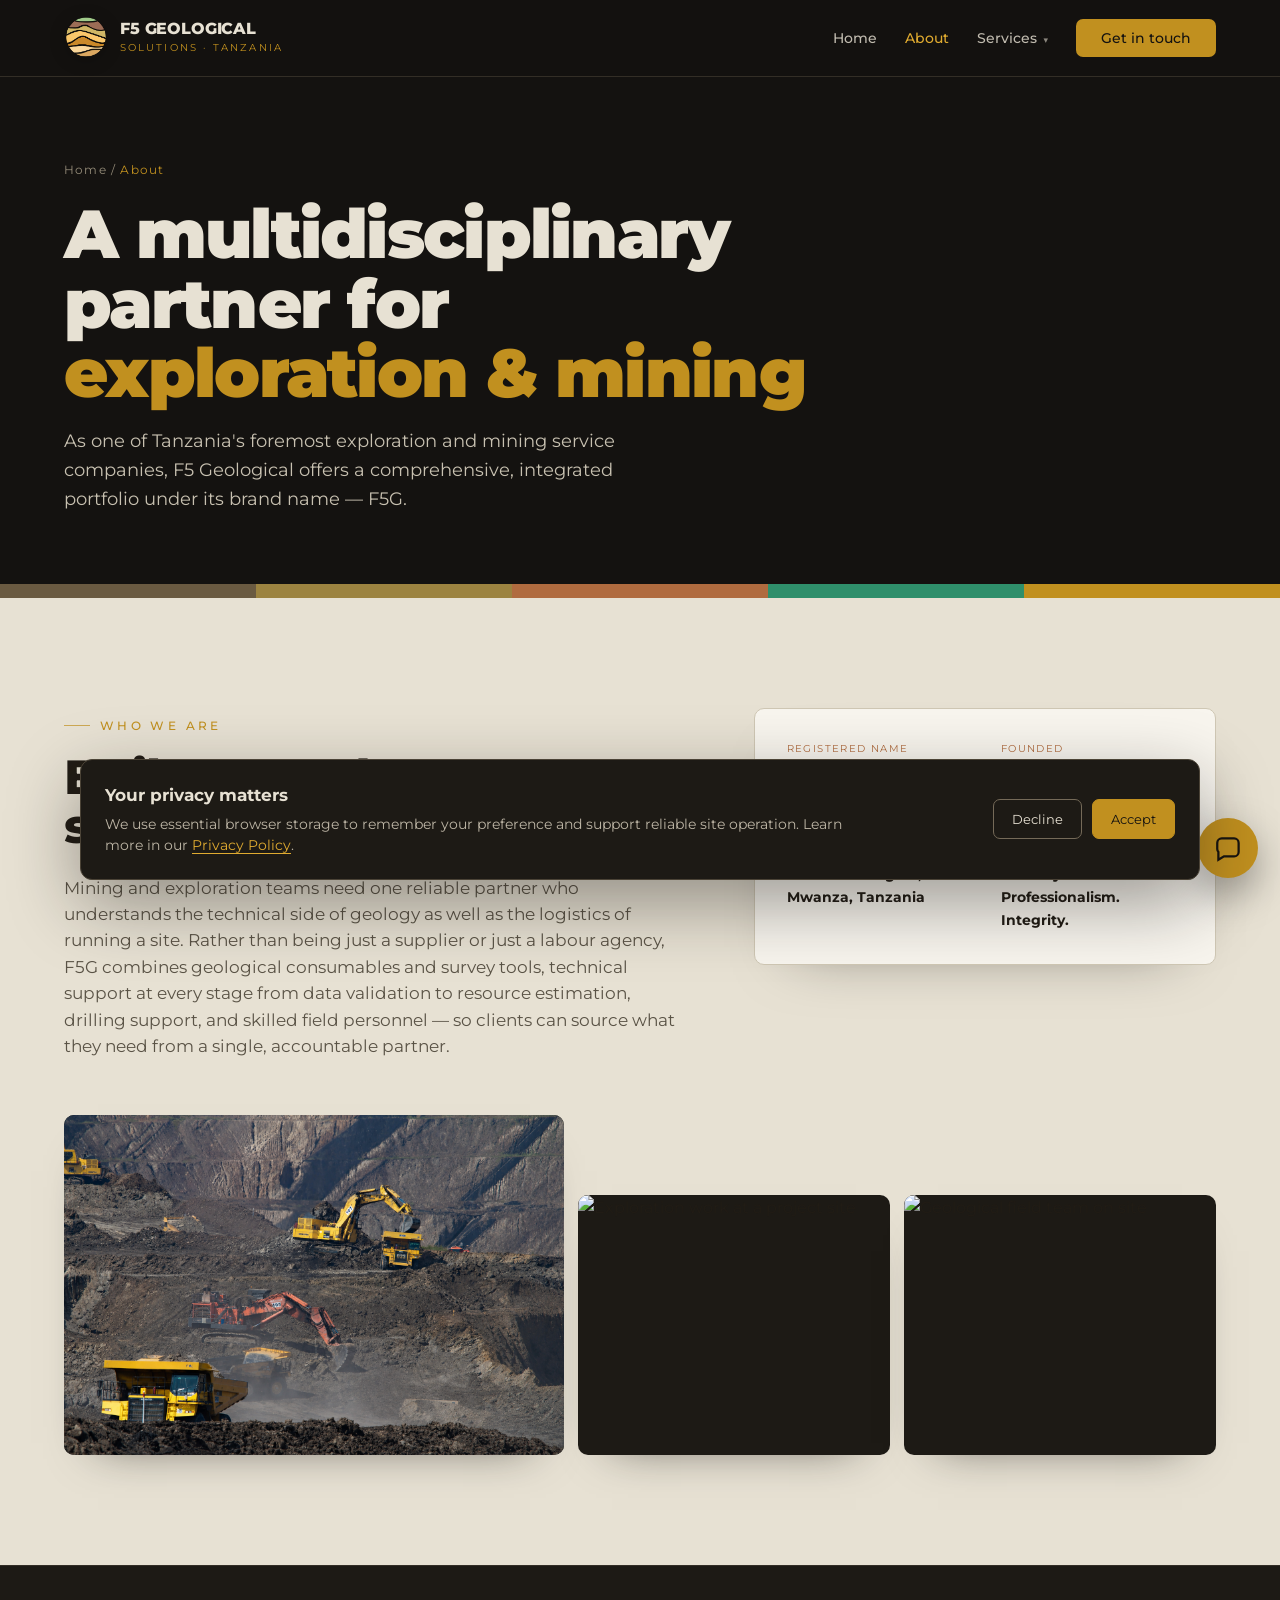
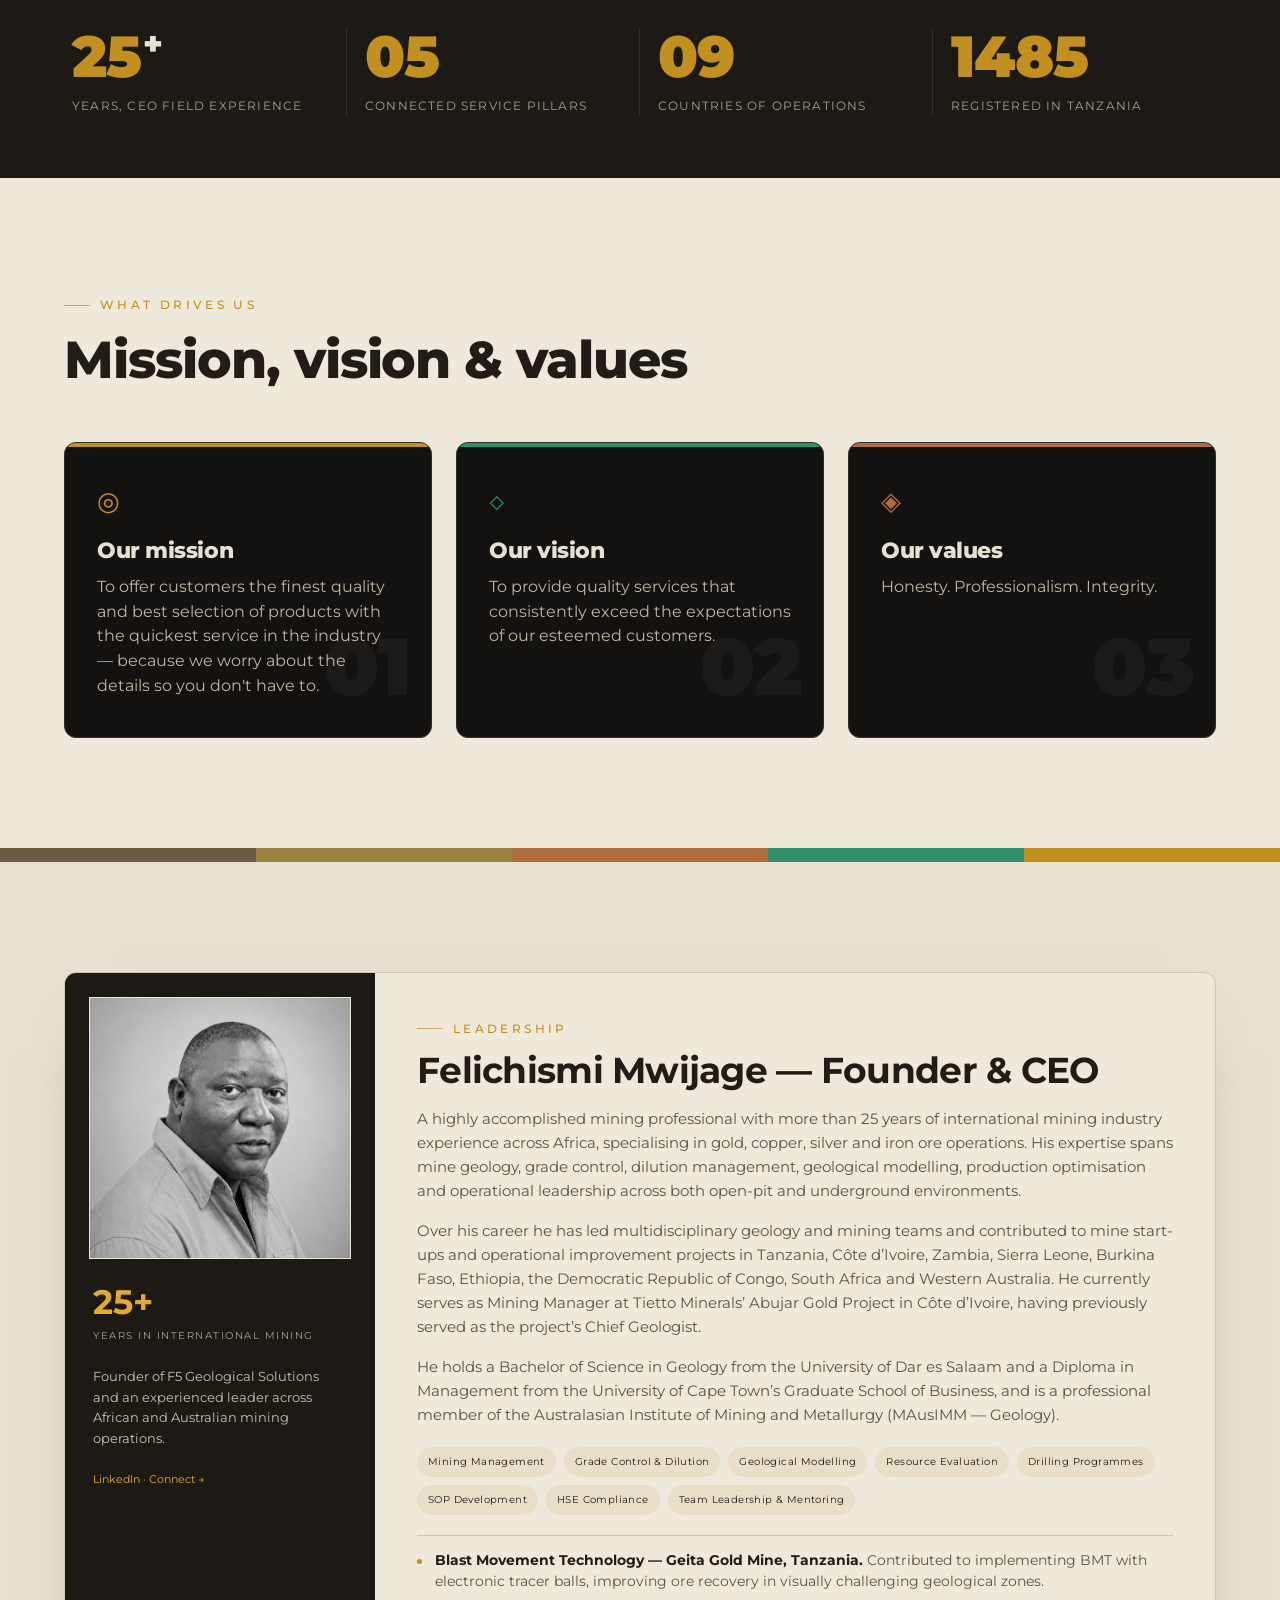
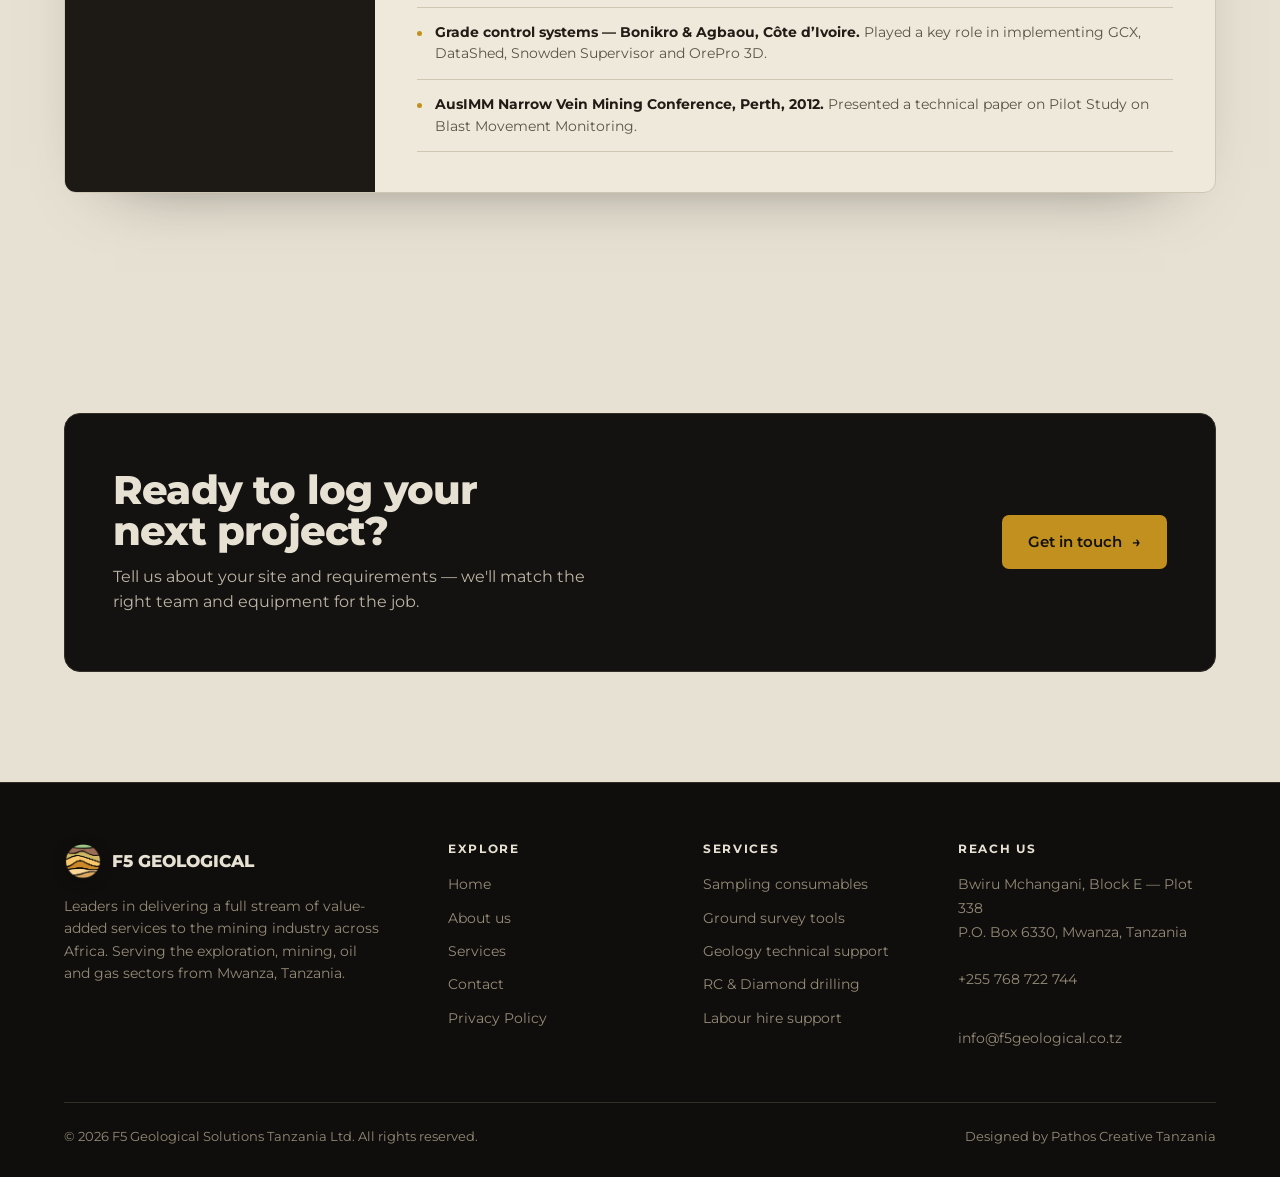
==== commit 34a993d0: "Update company statistics and home services layout" ====
--- a/about.html
+++ b/about.html
@@ -409,10 +409,10 @@
 
 <section class="stats">
   <div class="wrap stats-grid">
-    <div class="stat"><div class="num" data-count="20">0<span class="plus">+</span></div><div class="lab">Years combined experience</div></div>
-    <div class="stat"><div class="num" data-count="150">0<span class="plus">+</span></div><div class="lab">Projects engaged</div></div>
-    <div class="stat"><div class="num" data-count="6">0<span class="plus">+</span></div><div class="lab">Countries reached</div></div>
-    <div class="stat"><div class="num" data-count="80">0<span class="plus">+</span></div><div class="lab">Satisfied clients</div></div>
+    <div class="stat"><div class="num" data-count="25">0<span class="plus">+</span></div><div class="lab">Years, CEO field experience</div></div>
+    <div class="stat"><div class="num" data-count="5" data-pad="2">00</div><div class="lab">Connected service pillars</div></div>
+    <div class="stat"><div class="num" data-count="9" data-pad="2">00</div><div class="lab">Countries of operations</div></div>
+    <div class="stat"><div class="num" data-count="2024">0</div><div class="lab">Registered in Tanzania</div></div>
   </div>
 </section>
 <section class="band paper">
@@ -528,9 +528,9 @@
 const so=new IntersectionObserver((es)=>es.forEach(e=>{
   if(e.isIntersecting&&!seen.has(e.target)){
     seen.add(e.target);
-    const el=e.target,target=+el.dataset.count;let n=0;const step=Math.max(1,Math.ceil(target/45));
+    const el=e.target,target=+el.dataset.count,pad=+el.dataset.pad||0;let n=0;const step=Math.max(1,Math.ceil(target/45));
     const plus=el.querySelector('.plus')?el.querySelector('.plus').outerHTML:'';
-    const t=setInterval(()=>{n+=step;if(n>=target){n=target;clearInterval(t);}el.innerHTML=n+plus;},26);
+    const t=setInterval(()=>{n+=step;if(n>=target){n=target;clearInterval(t);}el.innerHTML=String(n).padStart(pad,'0')+plus;},26);
   }
 }),{threshold:.6});
 document.querySelectorAll('.num[data-count]').forEach(el=>so.observe(el));
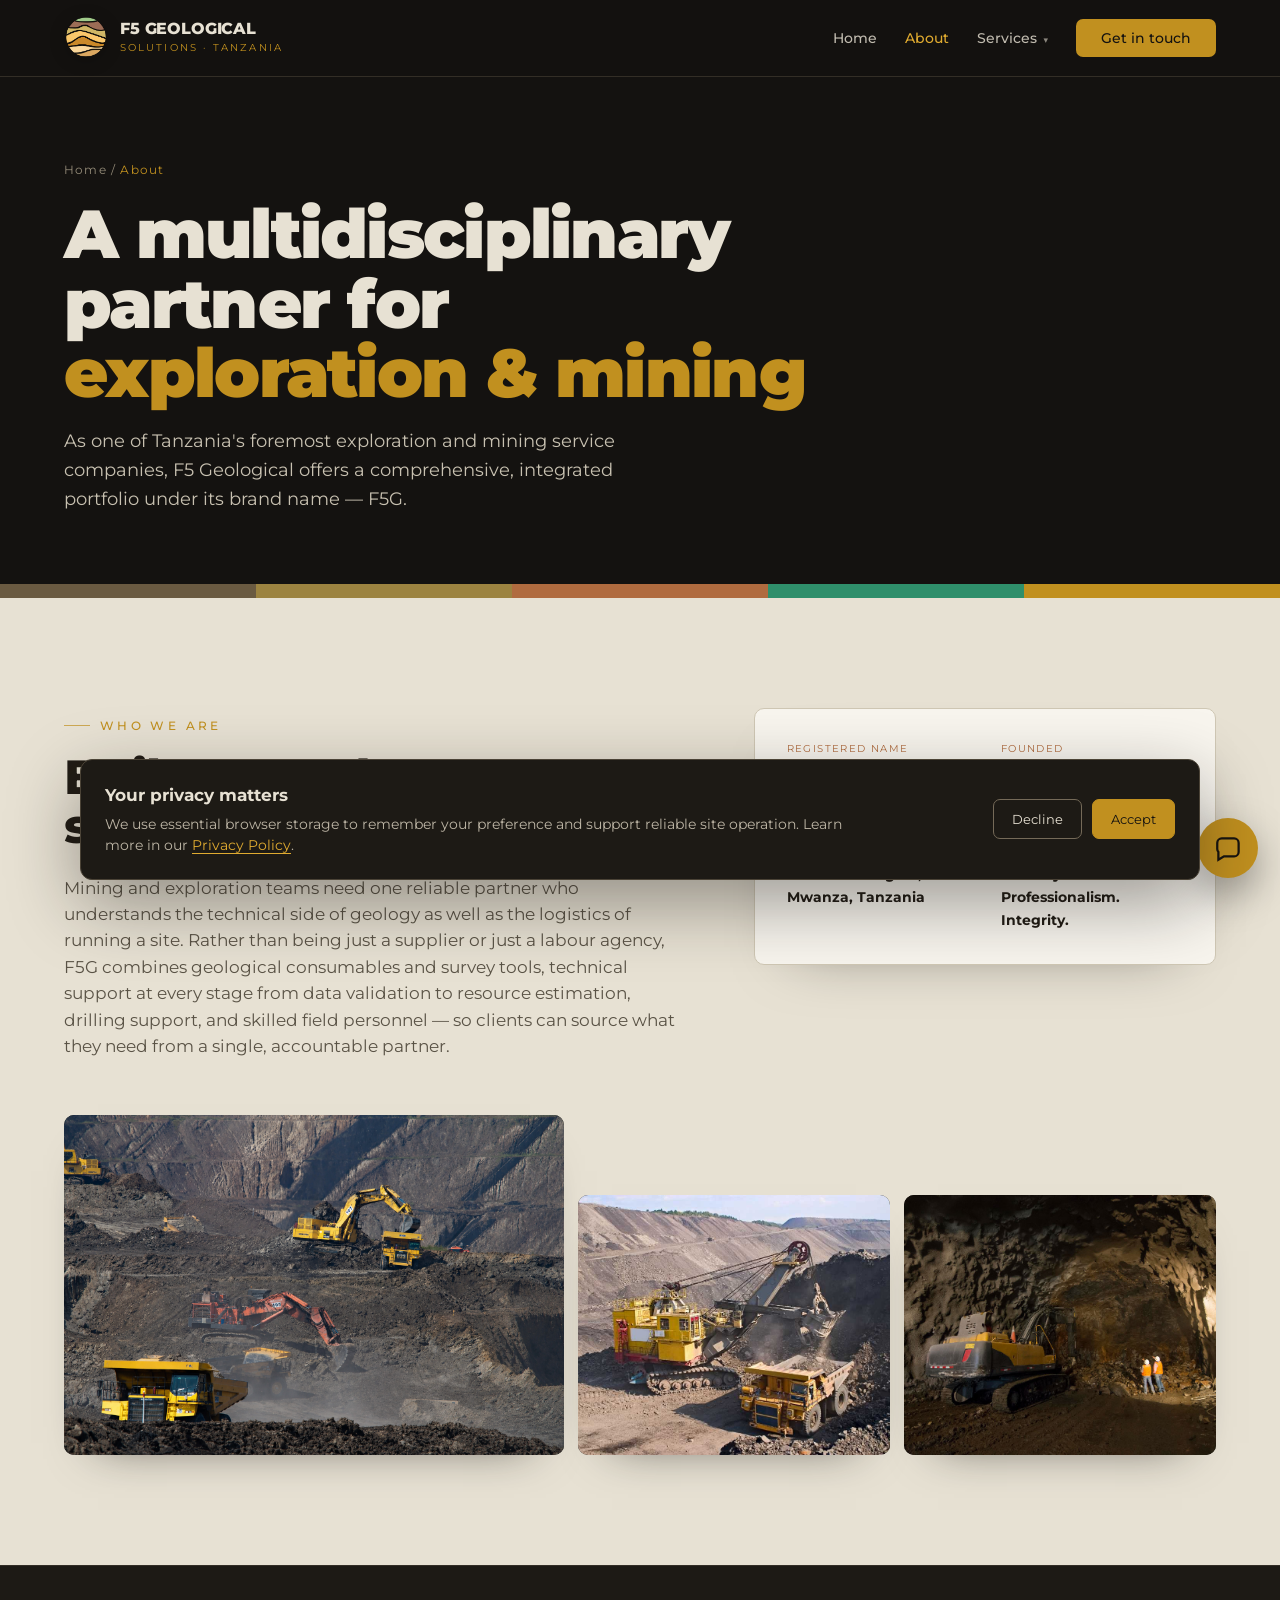
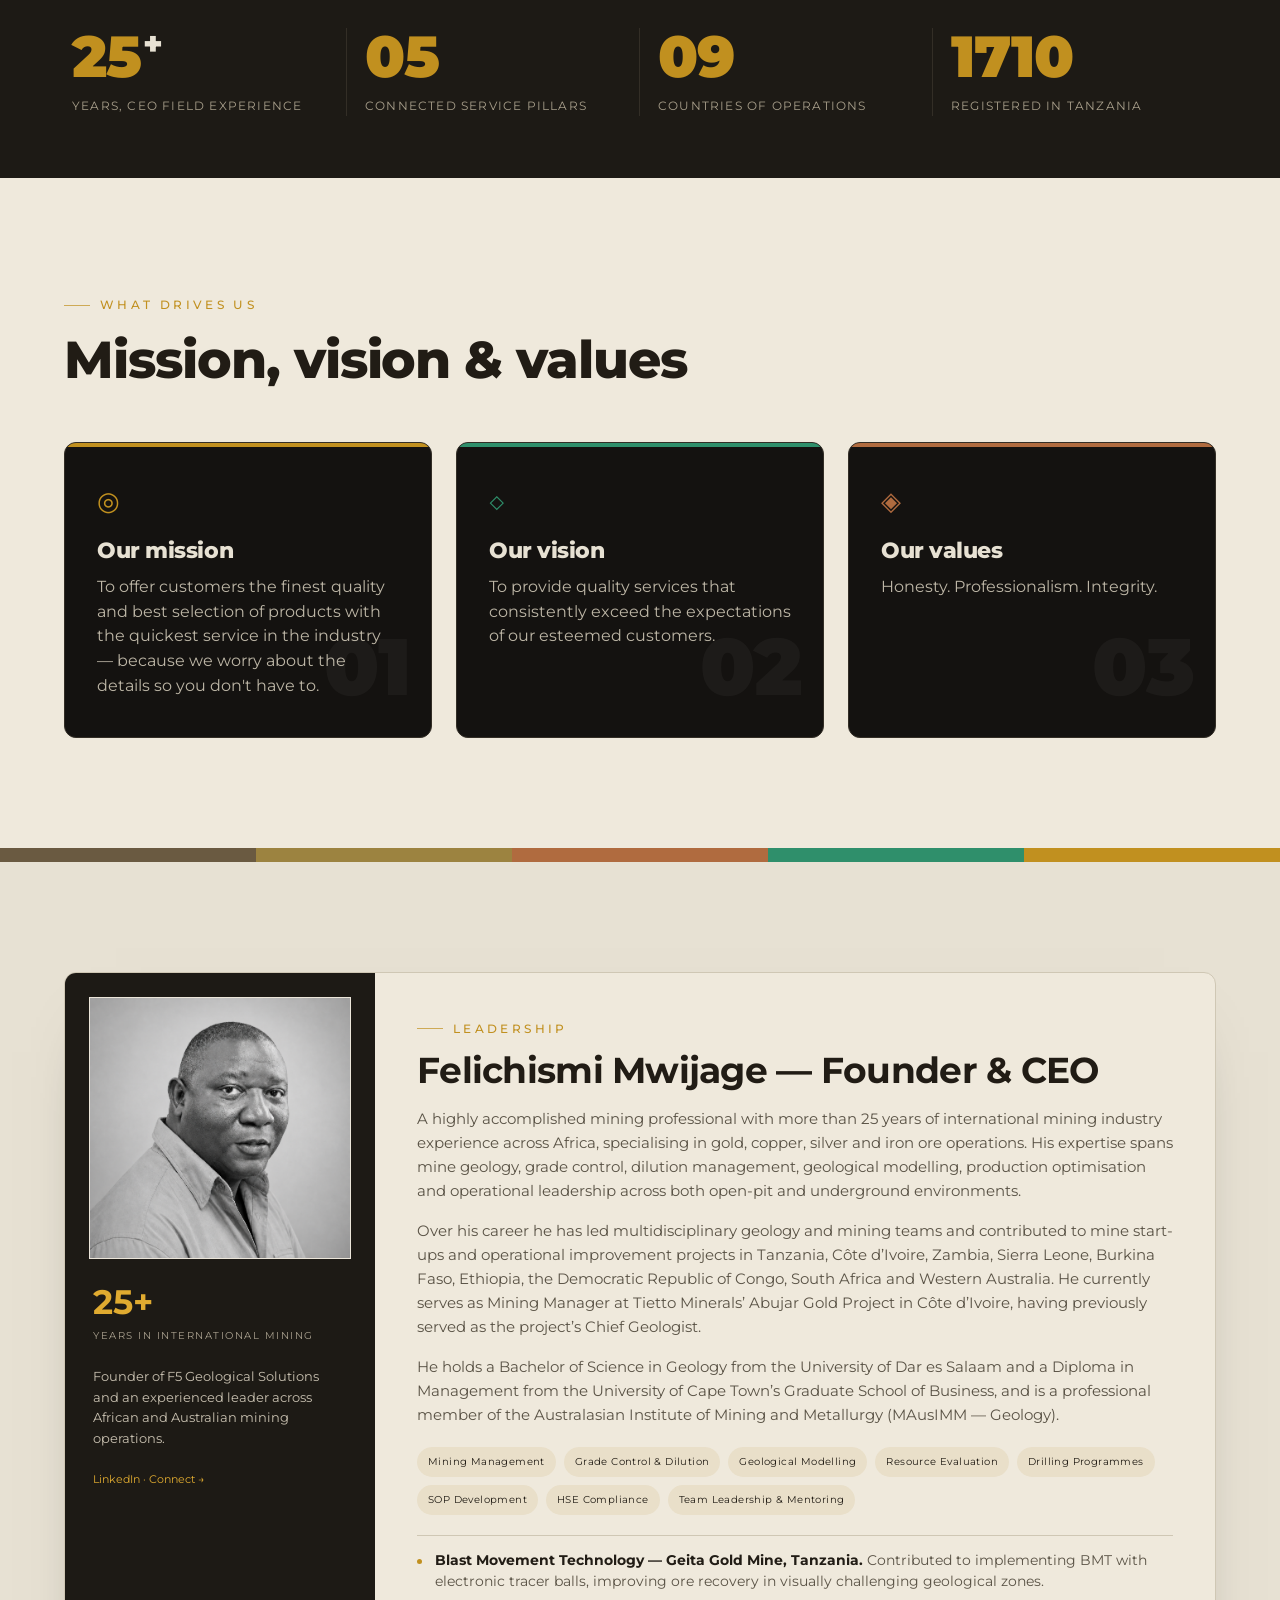
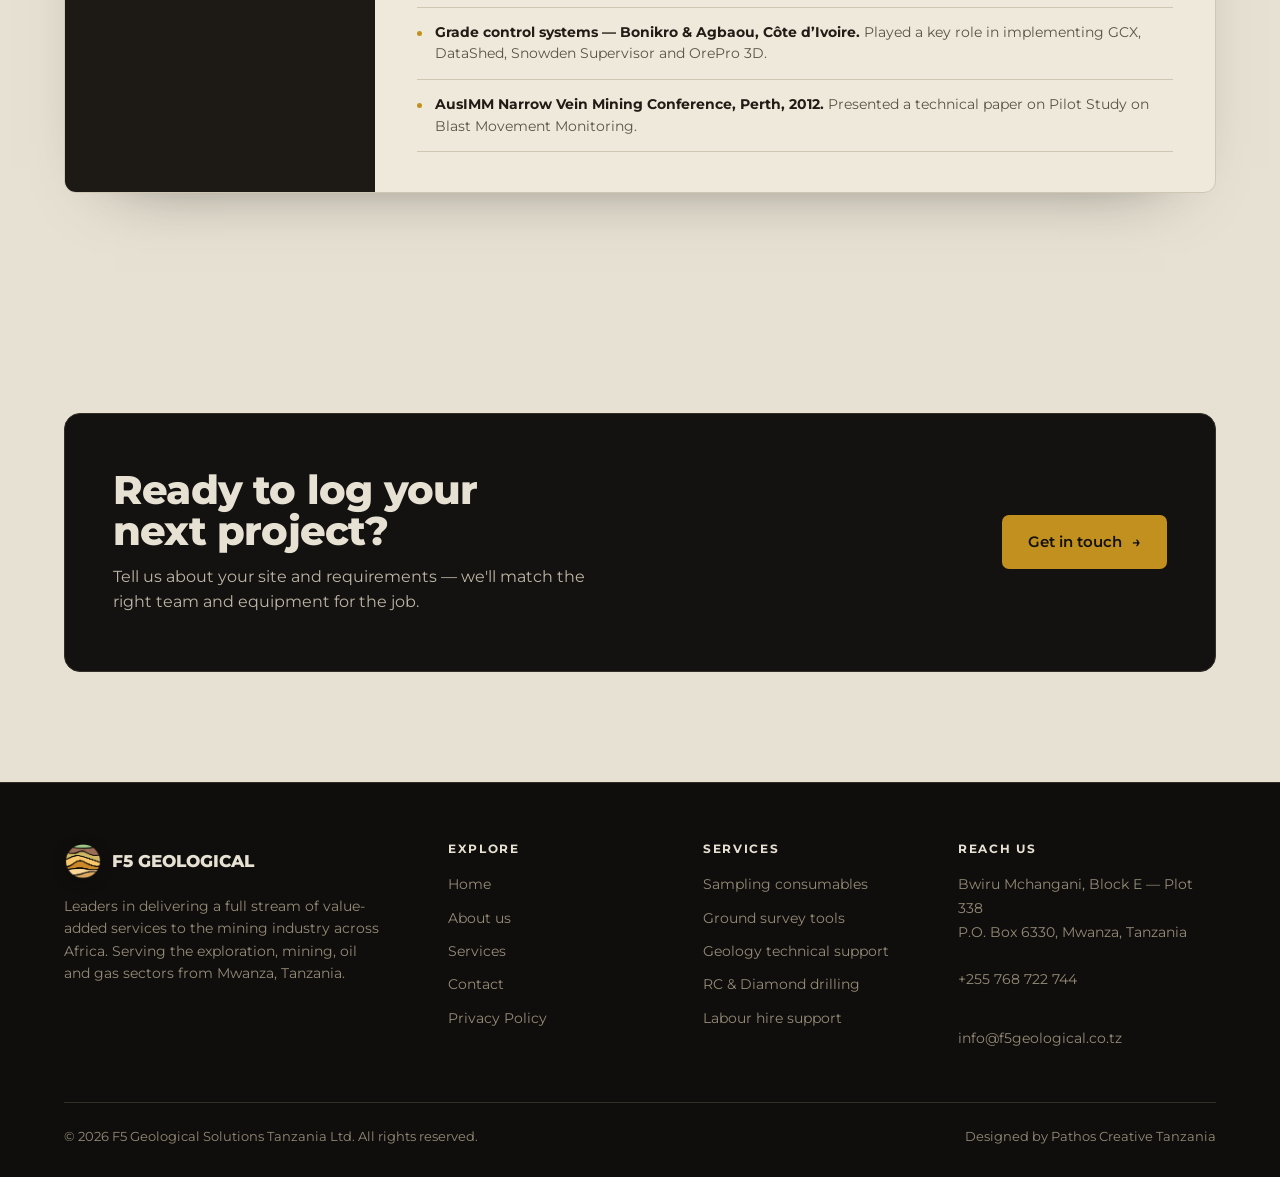
==== commit 239aa68c: "Fix Who We Are gallery images" ====
--- a/about.html
+++ b/about.html
@@ -401,8 +401,8 @@
     </div>
     <div class="identity-gallery reveal" aria-label="F5 Geological field work">
       <figure><img src="assets/open-pit-mining-realistic.png" alt="Heavy mining equipment operating in an open-pit mine" loading="lazy"></figure>
-      <figure><img src="https://f5geological.co.tz/wp-content/uploads/2025/01/WhatsApp-Image-2025-01-12-at-15.20.05-1024x732.jpeg" alt="Exploration work at a project site" loading="lazy"></figure>
-      <figure><img src="https://f5geological.co.tz/wp-content/uploads/2025/01/WhatsApp-Image-2025-01-12-at-15.20.05-1-1024x720.jpeg" alt="Geological field team on site" loading="lazy"></figure>
+      <figure><img src="assets/open-pit-dragline.png" alt="Dragline excavator loading a haul truck in an open-pit mine" loading="lazy"></figure>
+      <figure><img src="assets/underground-mining.png" alt="Underground mining equipment and field personnel" loading="lazy"></figure>
     </div>
   </div>
 </section>
